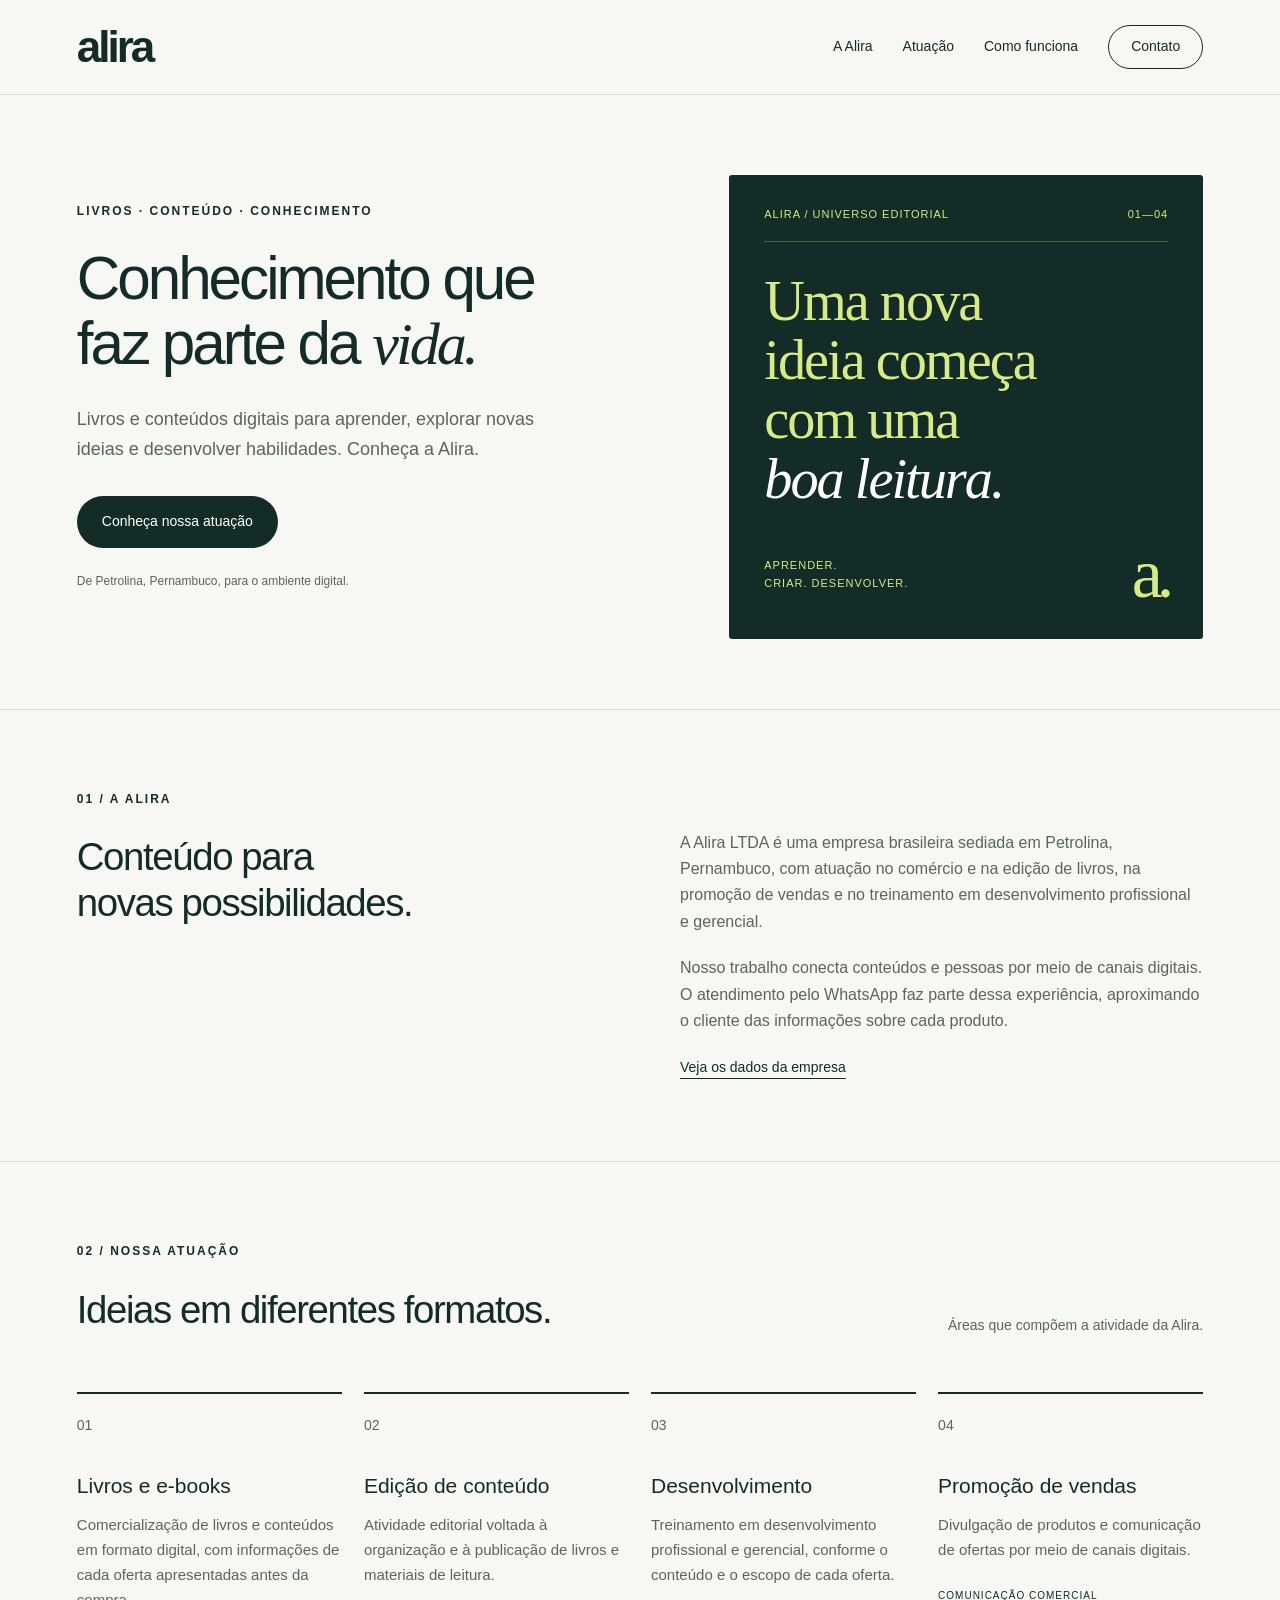
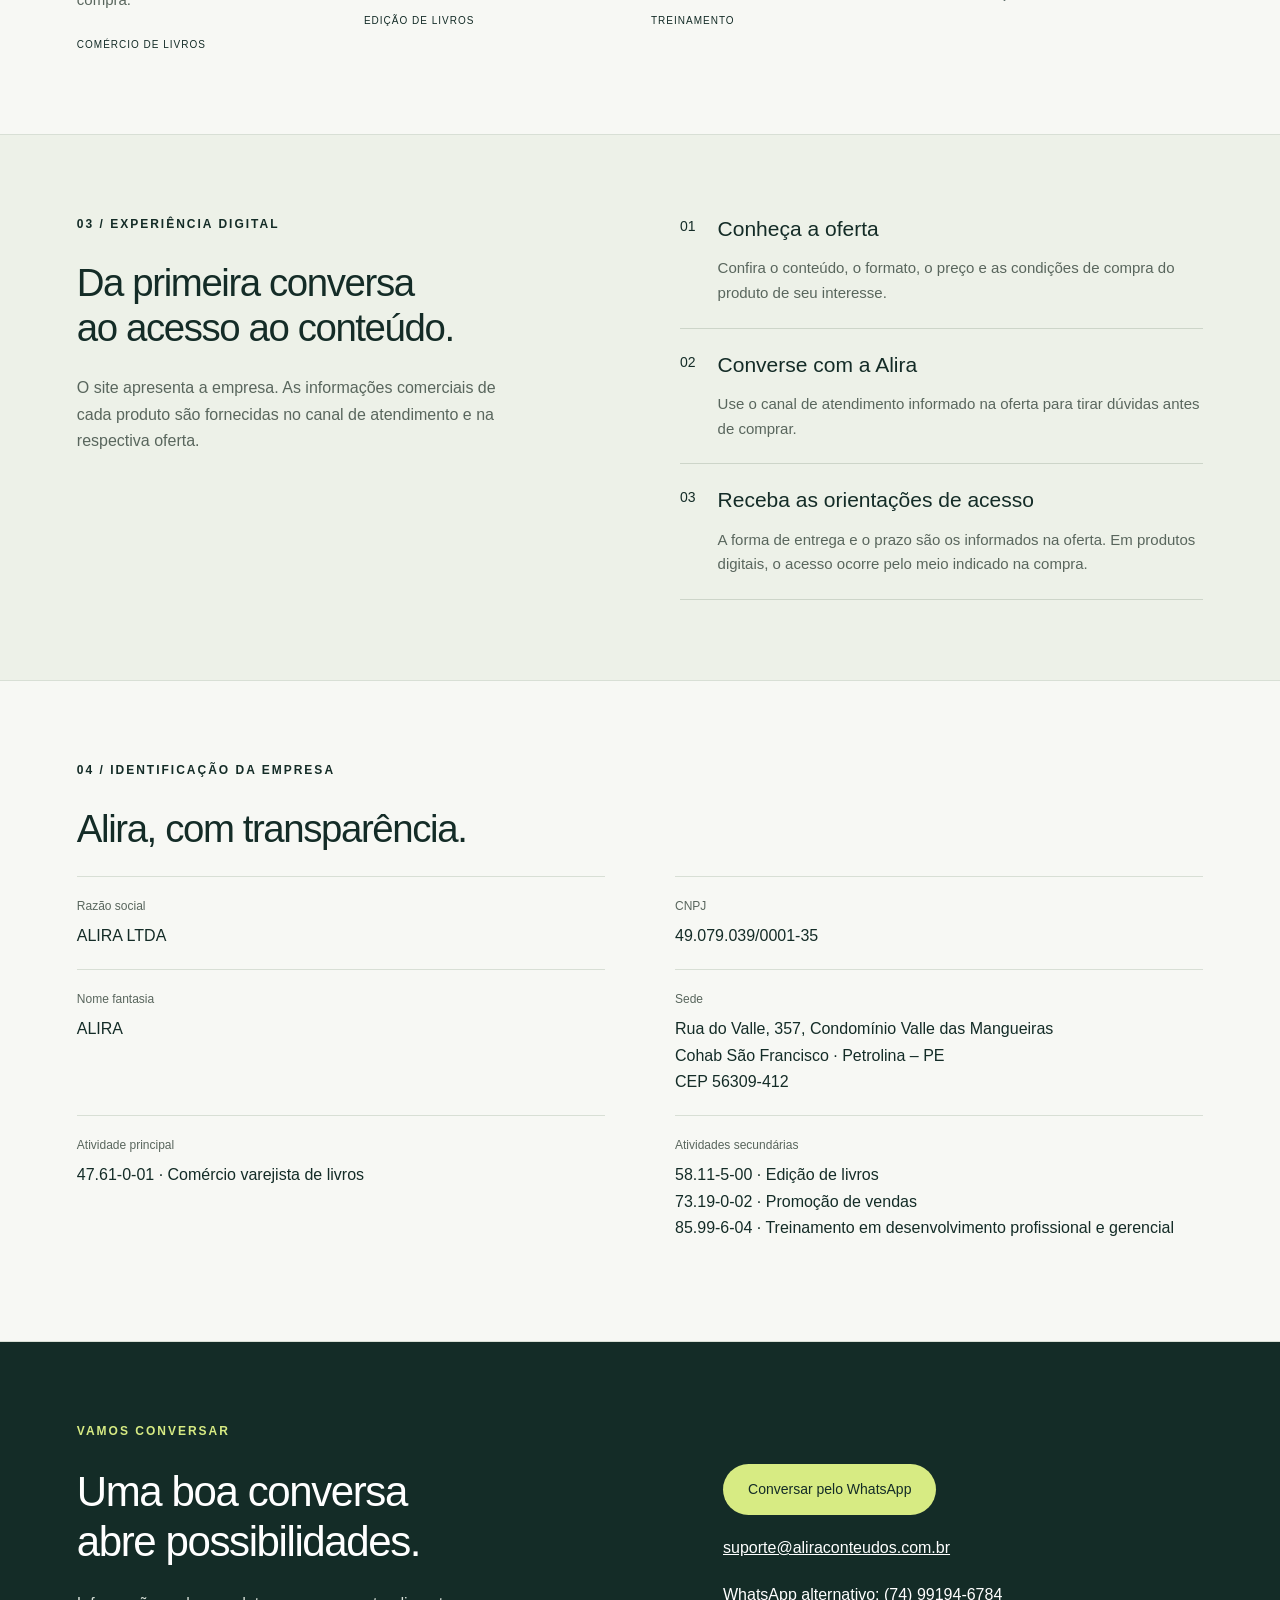
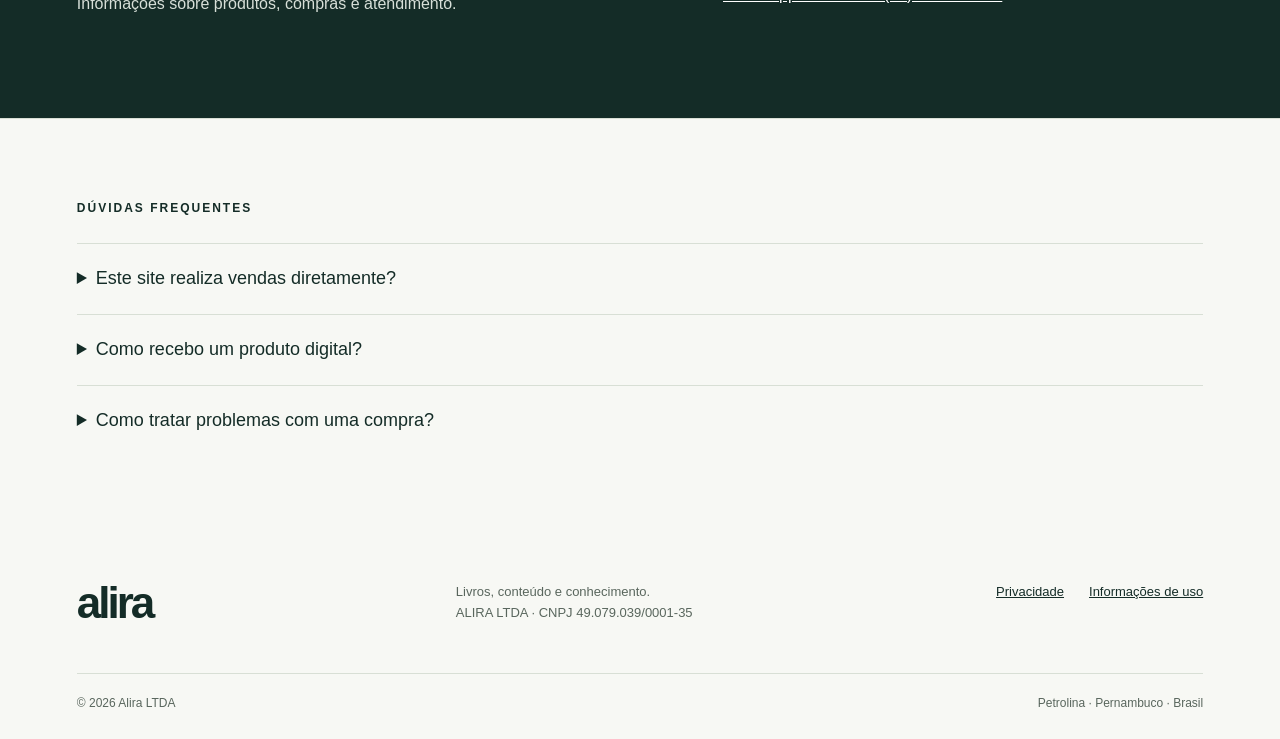
==== index.html @ 88cf5a3f "Add files via upload" ====
<!doctype html>
<html lang="pt-BR"><head><meta charset="utf-8"><meta name="viewport" content="width=device-width,initial-scale=1"><meta name="description" content="Conheça a Alira LTDA: livros, conteúdos digitais, edição e desenvolvimento profissional. Empresa brasileira sediada em Petrolina, Pernambuco."><meta name="theme-color" content="#142c27"><title>Alira — Livros, conteúdo e conhecimento</title><link rel="icon" href="favicon.svg"><link rel="stylesheet" href="style.css"><script defer src="config.js"></script><script defer src="script.js"></script></head>
<body><a class="skip" href="#conteudo">Ir para o conteúdo</a><header><a href="#" class="brand" aria-label="Alira início">alira</a><nav aria-label="Principal"><a href="#sobre">A Alira</a><a href="#atuacao">Atuação</a><a href="#compras">Como funciona</a><a class="nav-contact" href="#contato">Contato</a></nav></header>
<main id="conteudo"><section class="hero"><div class="hero-text"><p class="eyebrow">LIVROS · CONTEÚDO · CONHECIMENTO</p><h1>Conhecimento que<br>faz parte da <em>vida.</em></h1><p class="intro">Livros e conteúdos digitais para aprender, explorar novas ideias e desenvolver habilidades. Conheça a Alira.</p><a class="button" href="#atuacao">Conheça nossa atuação</a><p class="hero-note">De Petrolina, Pernambuco, para o ambiente digital.</p></div><div class="editorial" aria-label="Áreas de atuação da Alira"><div class="editorial-top"><span>ALIRA / UNIVERSO EDITORIAL</span><span>01—04</span></div><p class="editorial-title">Uma nova<br>ideia começa<br>com uma<br><i>boa leitura.</i></p><div class="editorial-bottom"><span>APRENDER.<br>CRIAR. DESENVOLVER.</span><span class="seal">a.</span></div></div></section>
<section class="about section" id="sobre"><div><p class="eyebrow">01 / A ALIRA</p><h2>Conteúdo para<br>novas possibilidades.</h2></div><div class="body-copy"><p>A Alira LTDA é uma empresa brasileira sediada em Petrolina, Pernambuco, com atuação no comércio e na edição de livros, na promoção de vendas e no treinamento em desenvolvimento profissional e gerencial.</p><p>Nosso trabalho conecta conteúdos e pessoas por meio de canais digitais. O atendimento pelo WhatsApp faz parte dessa experiência, aproximando o cliente das informações sobre cada produto.</p><a class="text-link" href="#empresa">Veja os dados da empresa</a></div></section>
<section class="section activities" id="atuacao"><p class="eyebrow">02 / NOSSA ATUAÇÃO</p><div class="section-heading"><h2>Ideias em diferentes formatos.</h2><p>Áreas que compõem a atividade da Alira.</p></div><div class="cards"><article><span class="number">01</span><h3>Livros e e-books</h3><p>Comercialização de livros e conteúdos em formato digital, com informações de cada oferta apresentadas antes da compra.</p><span class="tag">COMÉRCIO DE LIVROS</span></article><article><span class="number">02</span><h3>Edição de conteúdo</h3><p>Atividade editorial voltada à organização e à publicação de livros e materiais de leitura.</p><span class="tag">EDIÇÃO DE LIVROS</span></article><article><span class="number">03</span><h3>Desenvolvimento</h3><p>Treinamento em desenvolvimento profissional e gerencial, conforme o conteúdo e o escopo de cada oferta.</p><span class="tag">TREINAMENTO</span></article><article><span class="number">04</span><h3>Promoção de vendas</h3><p>Divulgação de produtos e comunicação de ofertas por meio de canais digitais.</p><span class="tag">COMUNICAÇÃO COMERCIAL</span></article></div></section>
<section class="section process" id="compras"><div><p class="eyebrow">03 / EXPERIÊNCIA DIGITAL</p><h2>Da primeira conversa<br>ao acesso ao conteúdo.</h2><p>O site apresenta a empresa. As informações comerciais de cada produto são fornecidas no canal de atendimento e na respectiva oferta.</p></div><ol><li><span>01</span><div><h3>Conheça a oferta</h3><p>Confira o conteúdo, o formato, o preço e as condições de compra do produto de seu interesse.</p></div></li><li><span>02</span><div><h3>Converse com a Alira</h3><p>Use o canal de atendimento informado na oferta para tirar dúvidas antes de comprar.</p></div></li><li><span>03</span><div><h3>Receba as orientações de acesso</h3><p>A forma de entrega e o prazo são os informados na oferta. Em produtos digitais, o acesso ocorre pelo meio indicado na compra.</p></div></li></ol></section>
<section class="section company" id="empresa"><p class="eyebrow">04 / IDENTIFICAÇÃO DA EMPRESA</p><h2>Alira, com transparência.</h2><dl><div><dt>Razão social</dt><dd>ALIRA LTDA</dd></div><div><dt>CNPJ</dt><dd>49.079.039/0001-35</dd></div><div><dt>Nome fantasia</dt><dd>ALIRA</dd></div><div><dt>Sede</dt><dd>Rua do Valle, 357, Condomínio Valle das Mangueiras<br>Cohab São Francisco · Petrolina – PE<br>CEP 56309-412</dd></div><div><dt>Atividade principal</dt><dd>47.61-0-01 · Comércio varejista de livros</dd></div><div><dt>Atividades secundárias</dt><dd>58.11-5-00 · Edição de livros<br>73.19-0-02 · Promoção de vendas<br>85.99-6-04 · Treinamento em desenvolvimento profissional e gerencial</dd></div></dl></section>
<section class="contact section" id="contato"><div><p class="eyebrow">VAMOS CONVERSAR</p><h2>Uma boa conversa<br>abre possibilidades.</h2><p>Informações sobre produtos, compras e atendimento.</p></div><div id="contact-content"><a class="button" href="https://wa.me/5587996509687" target="_blank" rel="noopener noreferrer">Conversar pelo WhatsApp</a><a class="contact-email" href="mailto:suporte@aliraconteudos.com.br">suporte@aliraconteudos.com.br</a><a class="contact-email" href="https://wa.me/5574991946784" target="_blank" rel="noopener noreferrer">WhatsApp alternativo: (74) 99194-6784</a></div></section>
<section class="section questions"><p class="eyebrow">DÚVIDAS FREQUENTES</p><details><summary>Este site realiza vendas diretamente?</summary><p>Este é o site institucional da Alira. Ele apresenta a empresa e suas áreas de atuação. As condições de compra são informadas nas ofertas e nos canais de atendimento.</p></details><details><summary>Como recebo um produto digital?</summary><p>Confira na oferta o formato do produto, a forma de entrega e o prazo de acesso. Para dúvidas sobre uma compra, entre em contato pelo canal indicado no atendimento.</p></details><details><summary>Como tratar problemas com uma compra?</summary><p>Procure o atendimento indicado na oferta e informe o produto e a data da compra. Não envie senhas, códigos de autenticação ou dados completos de cartão.</p></details></section></main>
<footer><div class="footer-main"><a class="brand" href="#">alira</a><p>Livros, conteúdo e conhecimento.<br>ALIRA LTDA · CNPJ 49.079.039/0001-35</p><div><a href="privacidade.html">Privacidade</a><a href="termos.html">Informações de uso</a></div></div><div class="footer-bottom"><span>© 2026 Alira LTDA</span><span>Petrolina · Pernambuco · Brasil</span></div></footer></body></html>
---- style.css ----
:root{--ink:#142c27;--green:#23483b;--lime:#d7eb83;--paper:#f7f8f4;--muted:#59665d;--line:#d8dfd5}*{box-sizing:border-box}html{scroll-behavior:smooth;scroll-padding-top:95px}body{margin:0;color:var(--ink);background:var(--paper);font-family:Arial,Helvetica,sans-serif;font-size:16px;line-height:1.65}a{color:inherit}header{max-width:1360px;margin:auto;padding:25px 6%;display:flex;align-items:center;justify-content:space-between;border-bottom:1px solid var(--line)}.brand{text-decoration:none;font-size:44px;font-weight:700;letter-spacing:-3px;line-height:1}.brand span{font-size:12px;vertical-align:top;margin-left:5px;letter-spacing:0}nav{display:flex;gap:30px;align-items:center}nav a{text-decoration:none;font-size:14px}.nav-contact{border:1px solid var(--ink);border-radius:100px;padding:9px 22px}.hero{max-width:1360px;margin:auto;padding:80px 6% 70px;display:grid;grid-template-columns:1.25fr 1fr;gap:60px;align-items:center}.eyebrow{font-size:12px;font-weight:700;letter-spacing:2px;margin:0 0 25px}h1{font-size:clamp(42px,4.7vw,68px);line-height:1.08;letter-spacing:-3px;font-weight:500;margin:0 0 28px}h1 em,h2 em{font-family:Georgia,serif;font-weight:400}p{margin:0 0 20px}.intro{max-width:480px;color:var(--muted);font-size:18px}.button{display:inline-block;background:var(--ink);color:white;border-radius:100px;padding:14px 25px;text-decoration:none;margin-top:12px;font-size:14px}.hero-note{font-size:12px;margin-top:24px;color:var(--muted)}.editorial{background:var(--ink);color:var(--lime);padding:30px 35px;min-height:450px;display:flex;flex-direction:column;justify-content:space-between;border-radius:3px}.editorial-top,.editorial-bottom{display:flex;justify-content:space-between;align-items:center;font-size:11px;letter-spacing:1px}.editorial-top{border-bottom:1px solid #496147;padding-bottom:18px}.editorial-title{font-family:Georgia,serif;font-size:clamp(42px,4.4vw,62px);line-height:1.05;margin:30px 0;letter-spacing:-2px}.editorial-title i{color:white}.seal{font-size:70px;font-family:Georgia,serif;line-height:1;letter-spacing:-6px}.section{max-width:1360px;margin:auto;padding:80px 6%;border-top:1px solid var(--line)}h2{font-size:clamp(30px,3vw,42px);font-weight:500;letter-spacing:-1.4px;line-height:1.18;margin:0 0 25px}h3{font-size:21px;line-height:1.3;font-weight:500;margin:0 0 14px}.about{display:grid;grid-template-columns:1fr 1fr;gap:80px}.body-copy{padding-top:40px;color:var(--muted)}.text-link{text-underline-offset:6px;font-size:14px;color:var(--ink)}.section-heading{display:flex;justify-content:space-between;align-items:end;gap:30px}.section-heading>p{font-size:14px;color:var(--muted);max-width:260px}.cards{display:grid;grid-template-columns:repeat(4,1fr);margin-top:35px;gap:22px}.cards article{border-top:2px solid var(--ink);padding-top:20px}.number{display:block;font-size:14px;color:var(--muted);margin-bottom:35px}.cards p{font-size:15px;color:var(--muted)}.tag{font-size:10px;letter-spacing:1px;display:block;margin-top:25px}.process{display:grid;grid-template-columns:1fr 1fr;gap:80px;background:#edf1e8}.process>div>p:last-child{color:var(--muted);max-width:430px}ol{padding:0;margin:0;list-style:none}li{display:flex;gap:22px;padding:22px 0;border-bottom:1px solid #cdd5c9}li:first-child{padding-top:0}li>span{font-size:14px}li p{color:var(--muted);font-size:15px;margin:0}.company dl{display:grid;grid-template-columns:1fr 1fr;gap:0 70px;margin-bottom:0}dl>div{border-top:1px solid var(--line);padding:20px 0}dt{font-size:12px;color:var(--muted);margin-bottom:6px}dd{margin:0;font-size:16px}.contact{background:var(--ink);color:white;display:grid;grid-template-columns:1.2fr 1fr;gap:70px}.contact .eyebrow{color:var(--lime)}.contact p{color:#d7dfd8}.contact h2{font-size:42px}#contact-content{align-self:center;max-width:380px}#contact-content .button{background:var(--lime);color:var(--ink)}.contact-email{display:block;margin-top:20px;overflow-wrap:anywhere}details{border-top:1px solid var(--line);padding:20px 0}summary{cursor:pointer;font-size:18px}details p{margin:18px 0 0;color:var(--muted);max-width:850px}footer{max-width:1360px;margin:auto;padding:45px 6% 25px}.footer-main{display:flex;gap:50px;justify-content:space-between;align-items:start}.footer-main p{font-size:13px;color:var(--muted)}.footer-main>div{display:flex;gap:25px;font-size:13px}.footer-bottom{border-top:1px solid var(--line);margin-top:30px;padding-top:20px;display:flex;justify-content:space-between;font-size:12px;color:var(--muted)}.skip{position:absolute;top:-60px;background:white;padding:10px}.skip:focus{top:0}a:focus-visible,summary:focus-visible{outline:3px solid #849e37;outline-offset:5px}.legal{max-width:850px;padding:65px 25px;margin:auto}.legal h1{font-size:42px}.legal h2{font-size:25px;margin-top:35px}.legal p{color:var(--muted)}@media(max-width:800px){header{padding:22px 6%}nav{gap:18px}nav a{font-size:12px}nav a:nth-child(3){display:none}.brand{font-size:38px}.hero{padding:48px 6%;grid-template-columns:1fr;gap:35px}h1{letter-spacing:-2px}.editorial{min-height:390px}.editorial-title{font-size:52px}.section{padding:50px 6%}.about,.process,.contact{grid-template-columns:1fr;gap:25px}.body-copy{padding-top:0}.cards{grid-template-columns:1fr 1fr;gap:30px}.section-heading{display:block}.company dl{grid-template-columns:1fr}.contact h2{font-size:34px}.footer-main{flex-wrap:wrap;gap:25px}.footer-main>div{width:100%}.footer-bottom{gap:15px}}@media(max-width:400px){nav{gap:12px}.nav-contact{padding:7px 12px}nav a:nth-child(2){display:none}.cards{grid-template-columns:1fr}.editorial-title{font-size:44px}.footer-bottom{flex-direction:column}}@media(prefers-reduced-motion:reduce){html{scroll-behavior:auto}}
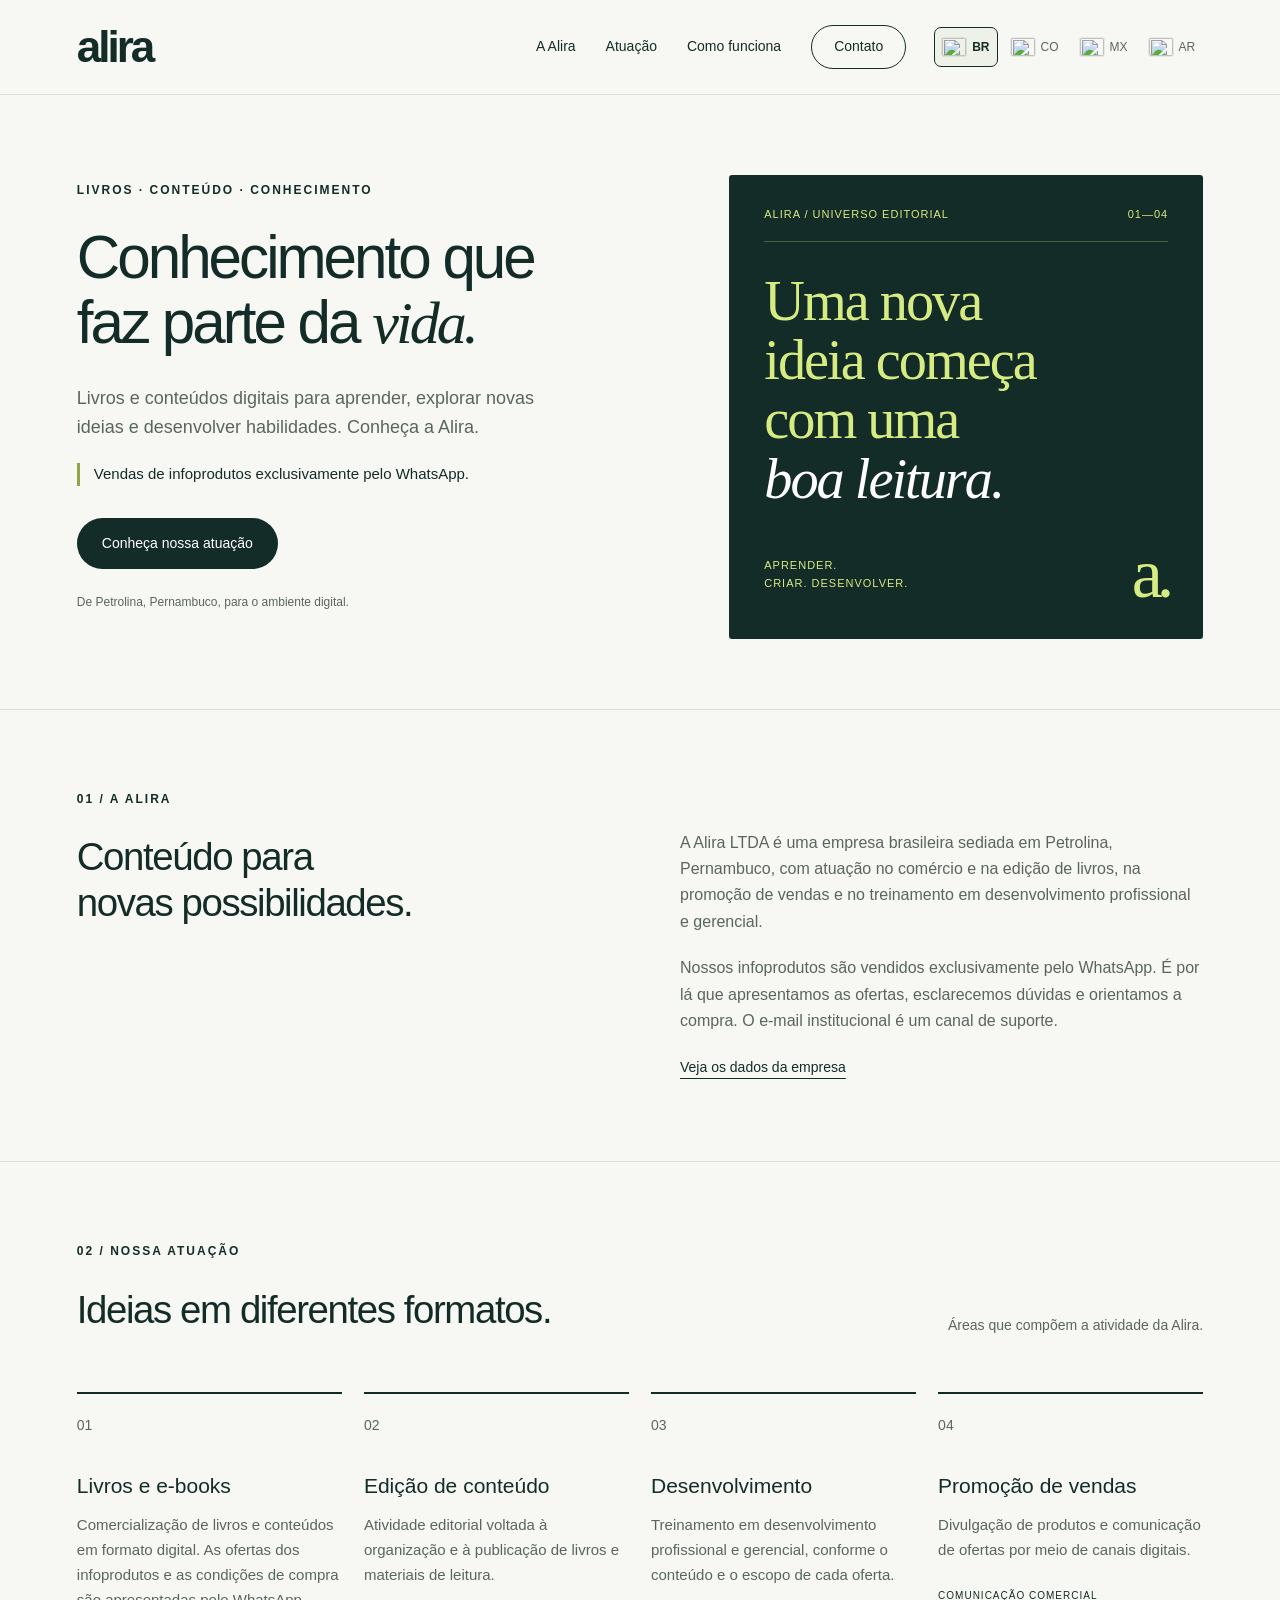
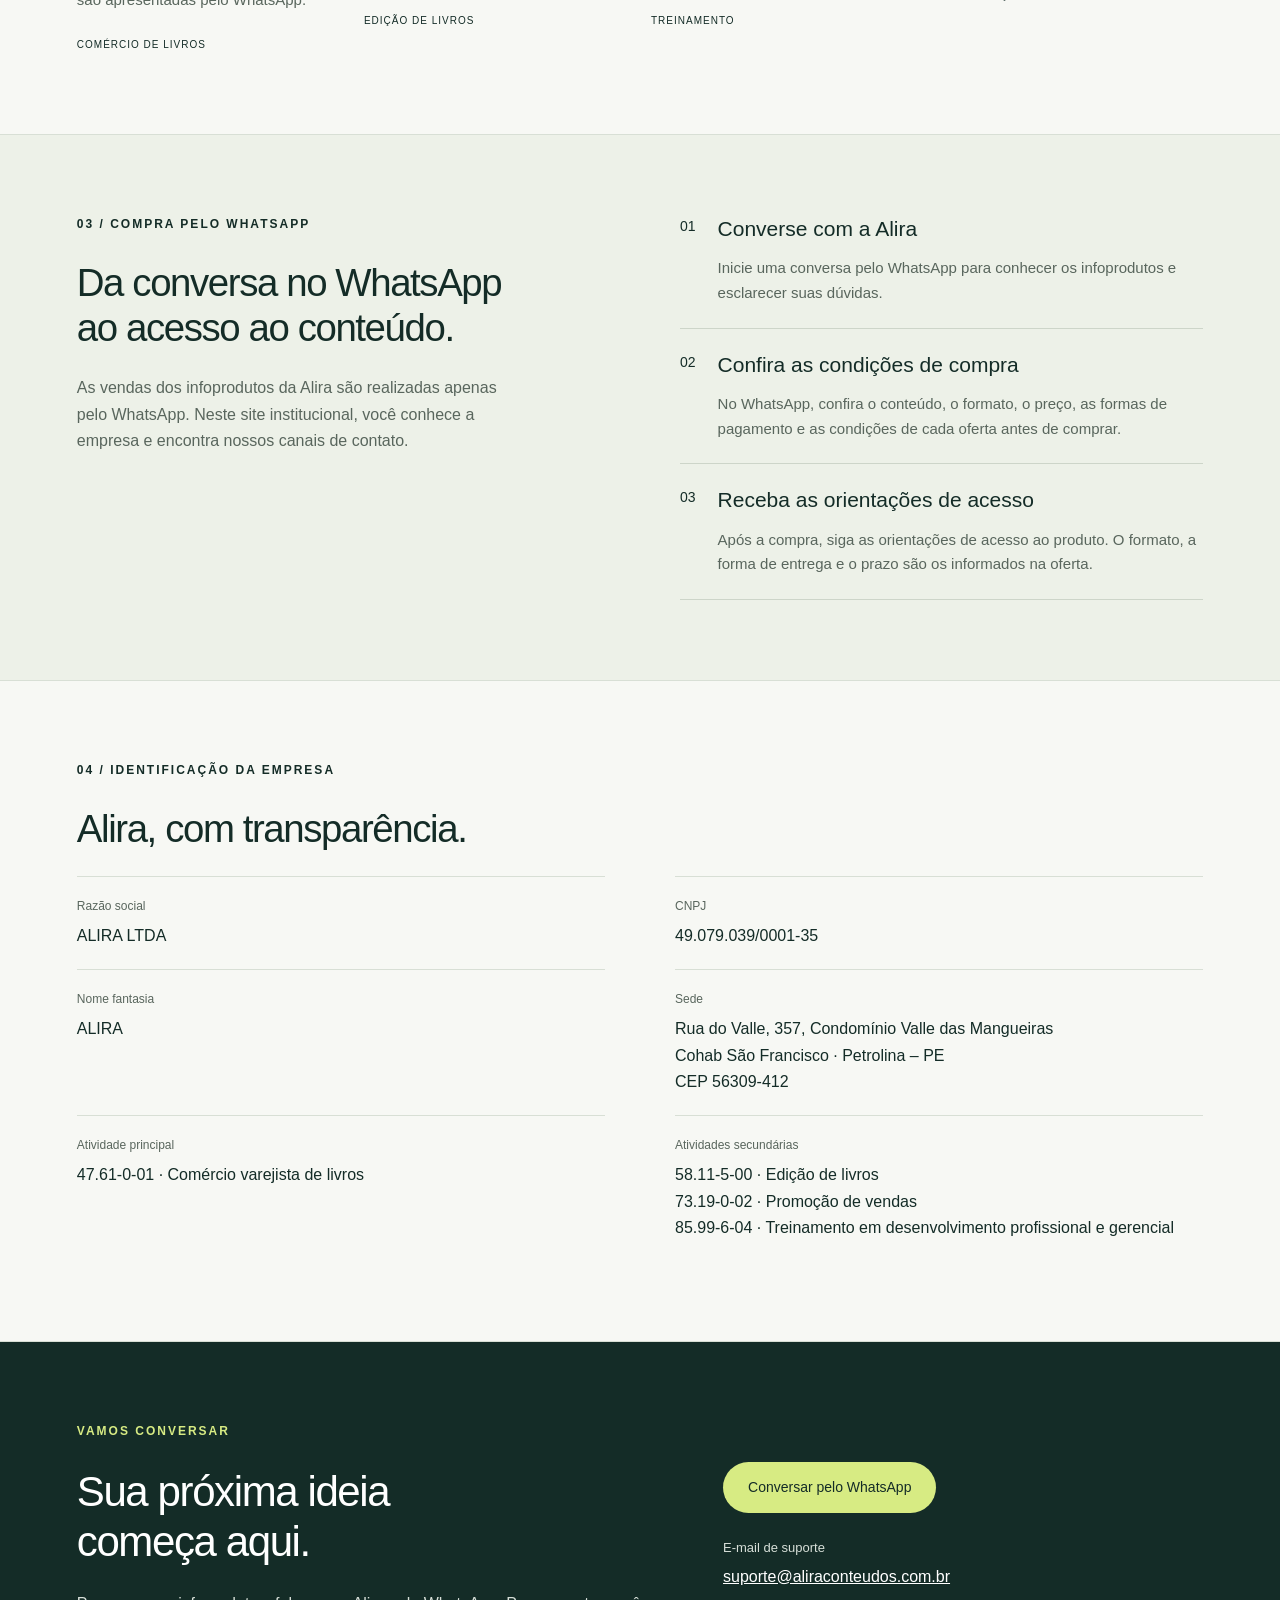
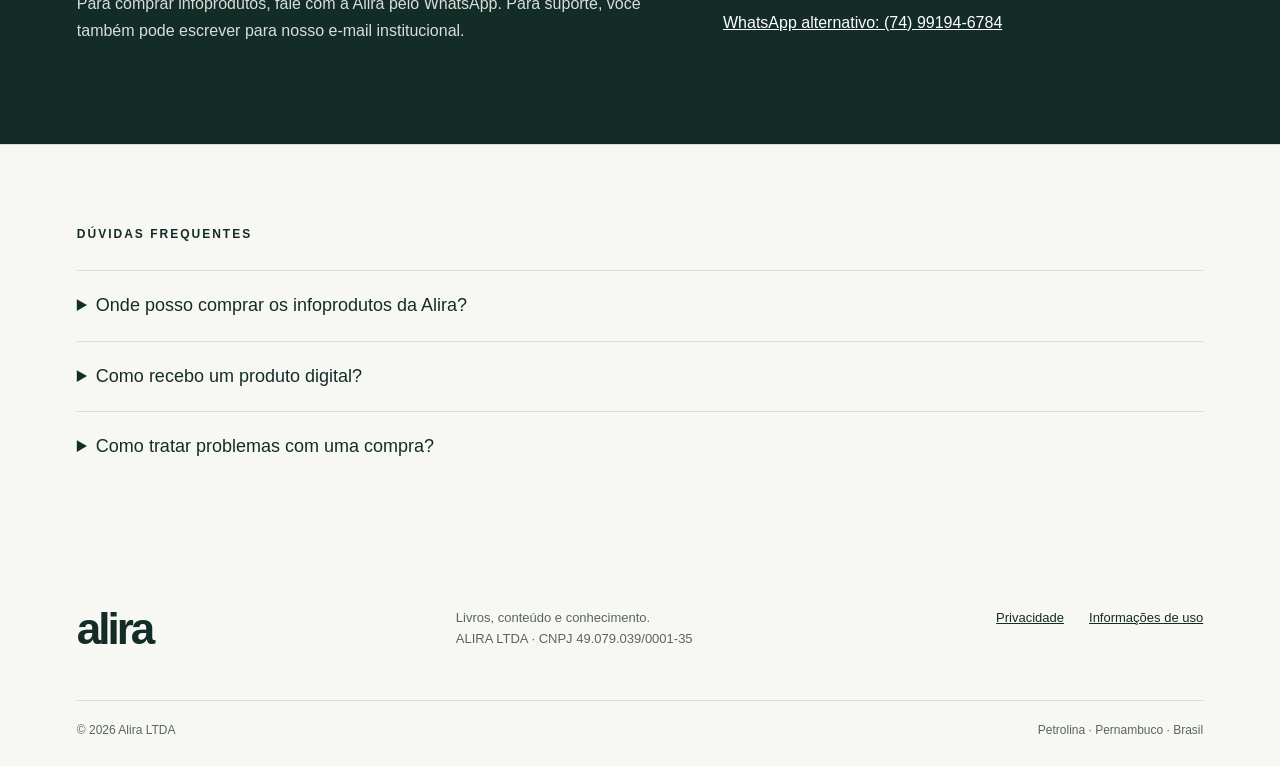
==== commit 06eab2f4: "Add files via upload" ====
--- a/index.html
+++ b/index.html
@@ -1,11 +1,2 @@
 <!doctype html>
-<html lang="pt-BR"><head><meta charset="utf-8"><meta name="viewport" content="width=device-width,initial-scale=1"><meta name="description" content="Conheça a Alira LTDA: livros, conteúdos digitais, edição e desenvolvimento profissional. Empresa brasileira sediada em Petrolina, Pernambuco."><meta name="theme-color" content="#142c27"><title>Alira — Livros, conteúdo e conhecimento</title><link rel="icon" href="favicon.svg"><link rel="stylesheet" href="style.css"><script defer src="config.js"></script><script defer src="script.js"></script></head>
-<body><a class="skip" href="#conteudo">Ir para o conteúdo</a><header><a href="#" class="brand" aria-label="Alira início">alira</a><nav aria-label="Principal"><a href="#sobre">A Alira</a><a href="#atuacao">Atuação</a><a href="#compras">Como funciona</a><a class="nav-contact" href="#contato">Contato</a></nav></header>
-<main id="conteudo"><section class="hero"><div class="hero-text"><p class="eyebrow">LIVROS · CONTEÚDO · CONHECIMENTO</p><h1>Conhecimento que<br>faz parte da <em>vida.</em></h1><p class="intro">Livros e conteúdos digitais para aprender, explorar novas ideias e desenvolver habilidades. Conheça a Alira.</p><a class="button" href="#atuacao">Conheça nossa atuação</a><p class="hero-note">De Petrolina, Pernambuco, para o ambiente digital.</p></div><div class="editorial" aria-label="Áreas de atuação da Alira"><div class="editorial-top"><span>ALIRA / UNIVERSO EDITORIAL</span><span>01—04</span></div><p class="editorial-title">Uma nova<br>ideia começa<br>com uma<br><i>boa leitura.</i></p><div class="editorial-bottom"><span>APRENDER.<br>CRIAR. DESENVOLVER.</span><span class="seal">a.</span></div></div></section>
-<section class="about section" id="sobre"><div><p class="eyebrow">01 / A ALIRA</p><h2>Conteúdo para<br>novas possibilidades.</h2></div><div class="body-copy"><p>A Alira LTDA é uma empresa brasileira sediada em Petrolina, Pernambuco, com atuação no comércio e na edição de livros, na promoção de vendas e no treinamento em desenvolvimento profissional e gerencial.</p><p>Nosso trabalho conecta conteúdos e pessoas por meio de canais digitais. O atendimento pelo WhatsApp faz parte dessa experiência, aproximando o cliente das informações sobre cada produto.</p><a class="text-link" href="#empresa">Veja os dados da empresa</a></div></section>
-<section class="section activities" id="atuacao"><p class="eyebrow">02 / NOSSA ATUAÇÃO</p><div class="section-heading"><h2>Ideias em diferentes formatos.</h2><p>Áreas que compõem a atividade da Alira.</p></div><div class="cards"><article><span class="number">01</span><h3>Livros e e-books</h3><p>Comercialização de livros e conteúdos em formato digital, com informações de cada oferta apresentadas antes da compra.</p><span class="tag">COMÉRCIO DE LIVROS</span></article><article><span class="number">02</span><h3>Edição de conteúdo</h3><p>Atividade editorial voltada à organização e à publicação de livros e materiais de leitura.</p><span class="tag">EDIÇÃO DE LIVROS</span></article><article><span class="number">03</span><h3>Desenvolvimento</h3><p>Treinamento em desenvolvimento profissional e gerencial, conforme o conteúdo e o escopo de cada oferta.</p><span class="tag">TREINAMENTO</span></article><article><span class="number">04</span><h3>Promoção de vendas</h3><p>Divulgação de produtos e comunicação de ofertas por meio de canais digitais.</p><span class="tag">COMUNICAÇÃO COMERCIAL</span></article></div></section>
-<section class="section process" id="compras"><div><p class="eyebrow">03 / EXPERIÊNCIA DIGITAL</p><h2>Da primeira conversa<br>ao acesso ao conteúdo.</h2><p>O site apresenta a empresa. As informações comerciais de cada produto são fornecidas no canal de atendimento e na respectiva oferta.</p></div><ol><li><span>01</span><div><h3>Conheça a oferta</h3><p>Confira o conteúdo, o formato, o preço e as condições de compra do produto de seu interesse.</p></div></li><li><span>02</span><div><h3>Converse com a Alira</h3><p>Use o canal de atendimento informado na oferta para tirar dúvidas antes de comprar.</p></div></li><li><span>03</span><div><h3>Receba as orientações de acesso</h3><p>A forma de entrega e o prazo são os informados na oferta. Em produtos digitais, o acesso ocorre pelo meio indicado na compra.</p></div></li></ol></section>
-<section class="section company" id="empresa"><p class="eyebrow">04 / IDENTIFICAÇÃO DA EMPRESA</p><h2>Alira, com transparência.</h2><dl><div><dt>Razão social</dt><dd>ALIRA LTDA</dd></div><div><dt>CNPJ</dt><dd>49.079.039/0001-35</dd></div><div><dt>Nome fantasia</dt><dd>ALIRA</dd></div><div><dt>Sede</dt><dd>Rua do Valle, 357, Condomínio Valle das Mangueiras<br>Cohab São Francisco · Petrolina – PE<br>CEP 56309-412</dd></div><div><dt>Atividade principal</dt><dd>47.61-0-01 · Comércio varejista de livros</dd></div><div><dt>Atividades secundárias</dt><dd>58.11-5-00 · Edição de livros<br>73.19-0-02 · Promoção de vendas<br>85.99-6-04 · Treinamento em desenvolvimento profissional e gerencial</dd></div></dl></section>
-<section class="contact section" id="contato"><div><p class="eyebrow">VAMOS CONVERSAR</p><h2>Uma boa conversa<br>abre possibilidades.</h2><p>Informações sobre produtos, compras e atendimento.</p></div><div id="contact-content"><a class="button" href="https://wa.me/5587996509687" target="_blank" rel="noopener noreferrer">Conversar pelo WhatsApp</a><a class="contact-email" href="mailto:suporte@aliraconteudos.com.br">suporte@aliraconteudos.com.br</a><a class="contact-email" href="https://wa.me/5574991946784" target="_blank" rel="noopener noreferrer">WhatsApp alternativo: (74) 99194-6784</a></div></section>
-<section class="section questions"><p class="eyebrow">DÚVIDAS FREQUENTES</p><details><summary>Este site realiza vendas diretamente?</summary><p>Este é o site institucional da Alira. Ele apresenta a empresa e suas áreas de atuação. As condições de compra são informadas nas ofertas e nos canais de atendimento.</p></details><details><summary>Como recebo um produto digital?</summary><p>Confira na oferta o formato do produto, a forma de entrega e o prazo de acesso. Para dúvidas sobre uma compra, entre em contato pelo canal indicado no atendimento.</p></details><details><summary>Como tratar problemas com uma compra?</summary><p>Procure o atendimento indicado na oferta e informe o produto e a data da compra. Não envie senhas, códigos de autenticação ou dados completos de cartão.</p></details></section></main>
-<footer><div class="footer-main"><a class="brand" href="#">alira</a><p>Livros, conteúdo e conhecimento.<br>ALIRA LTDA · CNPJ 49.079.039/0001-35</p><div><a href="privacidade.html">Privacidade</a><a href="termos.html">Informações de uso</a></div></div><div class="footer-bottom"><span>© 2026 Alira LTDA</span><span>Petrolina · Pernambuco · Brasil</span></div></footer></body></html>
+<html lang="pt-BR"><head><meta charset="utf-8"><meta name="viewport" content="width=device-width,initial-scale=1"><meta name="description" content="Conheça a Alira LTDA: livros, conteúdos digitais, edição e desenvolvimento profissional. Vendas de infoprodutos exclusivamente pelo WhatsApp."><meta name="theme-color" content="#142c27"><title>Alira — Livros, conteúdos digitais e conhecimento</title><link rel="icon" href="favicon.svg"><link rel="stylesheet" href="style.css"><script defer src="config.js"></script><script defer src="translations.js"></script><script defer src="script.js"></script></head><body data-page="home"><a data-i18n="skip" class="skip" href="#conteudo">Ir para o conteúdo</a><header><a href="#" class="brand" aria-label="Alira — início" data-i18n-aria="brand.label">alira</a><div class="header-tools"><nav aria-label="Principal" data-i18n-aria="nav.label"><a data-i18n="nav.about" href="#sobre">A Alira</a><a data-i18n="nav.activities" href="#atuacao">Atuação</a><a data-i18n="nav.how" href="#compras">Como funciona</a><a data-i18n="nav.contact" href="#contato" class="nav-contact">Contato</a></nav><div class="languages" role="group" aria-label="Idioma do site" data-i18n-aria="language.label"><button type="button" class="language-button" data-language="pt-BR" lang="pt-BR" aria-label="Brasil · Português" data-i18n-aria="country.br" aria-pressed="true"><img src="assets/flags/br.svg" width="24" height="18" alt=""><span>BR</span></button><button type="button" class="language-button" data-language="es-CO" lang="es-CO" aria-label="Colômbia · Español" data-i18n-aria="country.co" aria-pressed="false"><img src="assets/flags/co.svg" width="24" height="18" alt=""><span>CO</span></button><button type="button" class="language-button" data-language="es-MX" lang="es-MX" aria-label="México · Español" data-i18n-aria="country.mx" aria-pressed="false"><img src="assets/flags/mx.svg" width="24" height="18" alt=""><span>MX</span></button><button type="button" class="language-button" data-language="es-AR" lang="es-AR" aria-label="Argentina · Español" data-i18n-aria="country.ar" aria-pressed="false"><img src="assets/flags/ar.svg" width="24" height="18" alt=""><span>AR</span></button></div></div></header><main id="conteudo"><section class="hero"><div class="hero-text"><p data-i18n="hero.eyebrow" class="eyebrow">LIVROS · CONTEÚDO · CONHECIMENTO</p><h1 data-i18n="hero.title">Conhecimento que<br>faz parte da <em>vida.</em></h1><p data-i18n="hero.intro" class="intro">Livros e conteúdos digitais para aprender, explorar novas ideias e desenvolver habilidades. Conheça a Alira.</p><p data-i18n="hero.sales" class="sales-note">Vendas de infoprodutos exclusivamente pelo WhatsApp.</p><a data-i18n="hero.cta" class="button" href="#atuacao">Conheça nossa atuação</a><p data-i18n="hero.note" class="hero-note">De Petrolina, Pernambuco, para o ambiente digital.</p></div><div class="editorial" aria-label="Universo editorial da Alira" data-i18n-aria="editorial.label"><div class="editorial-top"><span data-i18n="editorial.top">ALIRA / UNIVERSO EDITORIAL</span><span>01—04</span></div><p data-i18n="editorial.title" class="editorial-title">Uma nova<br>ideia começa<br>com uma<br><i>boa leitura.</i></p><div class="editorial-bottom"><span data-i18n="editorial.bottom">APRENDER.<br>CRIAR. DESENVOLVER.</span><span class="seal">a.</span></div></div></section><section class="about section" id="sobre"><div><p data-i18n="about.eyebrow" class="eyebrow">01 / A ALIRA</p><h2 data-i18n="about.title">Conteúdo para<br>novas possibilidades.</h2></div><div class="body-copy"><p data-i18n="about.p1">A Alira LTDA é uma empresa brasileira sediada em Petrolina, Pernambuco, com atuação no comércio e na edição de livros, na promoção de vendas e no treinamento em desenvolvimento profissional e gerencial.</p><p data-i18n="about.p2">Nossos infoprodutos são vendidos exclusivamente pelo WhatsApp. É por lá que apresentamos as ofertas, esclarecemos dúvidas e orientamos a compra. O e-mail institucional é um canal de suporte.</p><a data-i18n="about.link" class="text-link" href="#empresa">Veja os dados da empresa</a></div></section><section class="section activities" id="atuacao"><p data-i18n="activities.eyebrow" class="eyebrow">02 / NOSSA ATUAÇÃO</p><div class="section-heading"><h2 data-i18n="activities.title">Ideias em diferentes formatos.</h2><p data-i18n="activities.intro">Áreas que compõem a atividade da Alira.</p></div><div class="cards"><article><span class="number">01</span><h3 data-i18n="card1.title">Livros e e-books</h3><p data-i18n="card1.body">Comercialização de livros e conteúdos em formato digital. As ofertas dos infoprodutos e as condições de compra são apresentadas pelo WhatsApp.</p><span data-i18n="card1.tag" class="tag">COMÉRCIO DE LIVROS</span></article><article><span class="number">02</span><h3 data-i18n="card2.title">Edição de conteúdo</h3><p data-i18n="card2.body">Atividade editorial voltada à organização e à publicação de livros e materiais de leitura.</p><span data-i18n="card2.tag" class="tag">EDIÇÃO DE LIVROS</span></article><article><span class="number">03</span><h3 data-i18n="card3.title">Desenvolvimento</h3><p data-i18n="card3.body">Treinamento em desenvolvimento profissional e gerencial, conforme o conteúdo e o escopo de cada oferta.</p><span data-i18n="card3.tag" class="tag">TREINAMENTO</span></article><article><span class="number">04</span><h3 data-i18n="card4.title">Promoção de vendas</h3><p data-i18n="card4.body">Divulgação de produtos e comunicação de ofertas por meio de canais digitais.</p><span data-i18n="card4.tag" class="tag">COMUNICAÇÃO COMERCIAL</span></article></div></section><section class="section process" id="compras"><div><p data-i18n="how.eyebrow" class="eyebrow">03 / COMPRA PELO WHATSAPP</p><h2 data-i18n="how.title">Da conversa no WhatsApp<br>ao acesso ao conteúdo.</h2><p data-i18n="how.intro">As vendas dos infoprodutos da Alira são realizadas apenas pelo WhatsApp. Neste site institucional, você conhece a empresa e encontra nossos canais de contato.</p></div><ol><li><span>01</span><div><h3 data-i18n="how1.title">Converse com a Alira</h3><p data-i18n="how1.body">Inicie uma conversa pelo WhatsApp para conhecer os infoprodutos e esclarecer suas dúvidas.</p></div></li><li><span>02</span><div><h3 data-i18n="how2.title">Confira as condições de compra</h3><p data-i18n="how2.body">No WhatsApp, confira o conteúdo, o formato, o preço, as formas de pagamento e as condições de cada oferta antes de comprar.</p></div></li><li><span>03</span><div><h3 data-i18n="how3.title">Receba as orientações de acesso</h3><p data-i18n="how3.body">Após a compra, siga as orientações de acesso ao produto. O formato, a forma de entrega e o prazo são os informados na oferta.</p></div></li></ol></section><section class="section company" id="empresa"><p data-i18n="company.eyebrow" class="eyebrow">04 / IDENTIFICAÇÃO DA EMPRESA</p><h2 data-i18n="company.title">Alira, com transparência.</h2><dl><div><dt data-i18n="company.name">Razão social</dt><dd>ALIRA LTDA</dd></div><div><dt data-i18n="company.cnpj">CNPJ</dt><dd>49.079.039/0001-35</dd></div><div><dt data-i18n="company.brand">Nome fantasia</dt><dd>ALIRA</dd></div><div><dt data-i18n="company.address">Sede</dt><dd>Rua do Valle, 357, Condomínio Valle das Mangueiras<br>Cohab São Francisco · Petrolina – PE<br>CEP 56309-412</dd></div><div><dt data-i18n="company.main">Atividade principal</dt><dd data-i18n="company.mainValue">47.61-0-01 · Comércio varejista de livros</dd></div><div><dt data-i18n="company.secondary">Atividades secundárias</dt><dd data-i18n="company.secondaryValue">58.11-5-00 · Edição de livros<br>73.19-0-02 · Promoção de vendas<br>85.99-6-04 · Treinamento em desenvolvimento profissional e gerencial</dd></div></dl></section><section class="contact section" id="contato"><div><p data-i18n="contact.eyebrow" class="eyebrow">VAMOS CONVERSAR</p><h2 data-i18n="contact.title">Sua próxima ideia<br>começa aqui.</h2><p data-i18n="contact.body">Para comprar infoprodutos, fale com a Alira pelo WhatsApp. Para suporte, você também pode escrever para nosso e-mail institucional.</p></div><div id="contact-content"><a data-i18n="contact.whatsapp" class="button" data-contact="whatsapp" href="https://wa.me/5587996509687" target="_blank" rel="noopener noreferrer">Conversar pelo WhatsApp</a><p class="email-caption" data-i18n="contact.emailLabel">E-mail de suporte</p><a class="contact-email" data-contact="email" href="mailto:suporte@aliraconteudos.com.br">suporte@aliraconteudos.com.br</a><a data-i18n="contact.alternate" class="contact-email" data-contact="alternate" href="https://wa.me/5574991946784" target="_blank" rel="noopener noreferrer">WhatsApp alternativo: (74) 99194-6784</a></div></section><section class="section questions"><p data-i18n="faq.eyebrow" class="eyebrow">DÚVIDAS FREQUENTES</p><details><summary data-i18n="faq1.title">Onde posso comprar os infoprodutos da Alira?</summary><p data-i18n="faq1.body">As vendas dos infoprodutos são realizadas exclusivamente pelo WhatsApp. Este site é institucional e não possui checkout. O e-mail é destinado ao suporte.</p></details><details><summary data-i18n="faq2.title">Como recebo um produto digital?</summary><p data-i18n="faq2.body">Confira no WhatsApp o formato do produto, a forma de entrega e o prazo de acesso informados na oferta. Para dúvidas sobre uma compra, utilize nossos canais de suporte.</p></details><details><summary data-i18n="faq3.title">Como tratar problemas com uma compra?</summary><p data-i18n="faq3.body">Entre em contato pelo WhatsApp ou pelo e-mail de suporte e informe o produto e a data da compra. Não envie senhas, códigos de autenticação ou dados completos de cartão.</p></details></section></main><footer><div class="footer-main"><a class="brand" href="#">alira</a><p><span data-i18n="footer.tagline">Livros, conteúdo e conhecimento.</span><br>ALIRA LTDA · CNPJ 49.079.039/0001-35</p><div><a data-i18n="privacy.link" href="privacidade.html">Privacidade</a><a data-i18n="terms.link" href="termos.html">Informações de uso</a></div></div><div class="footer-bottom"><span>© 2026 Alira LTDA</span><span data-i18n="footer.location">Petrolina · Pernambuco · Brasil</span></div></footer></body></html>
--- a/style.css
+++ b/style.css
@@ -1 +1,7 @@
 :root{--ink:#142c27;--green:#23483b;--lime:#d7eb83;--paper:#f7f8f4;--muted:#59665d;--line:#d8dfd5}*{box-sizing:border-box}html{scroll-behavior:smooth;scroll-padding-top:95px}body{margin:0;color:var(--ink);background:var(--paper);font-family:Arial,Helvetica,sans-serif;font-size:16px;line-height:1.65}a{color:inherit}header{max-width:1360px;margin:auto;padding:25px 6%;display:flex;align-items:center;justify-content:space-between;border-bottom:1px solid var(--line)}.brand{text-decoration:none;font-size:44px;font-weight:700;letter-spacing:-3px;line-height:1}.brand span{font-size:12px;vertical-align:top;margin-left:5px;letter-spacing:0}nav{display:flex;gap:30px;align-items:center}nav a{text-decoration:none;font-size:14px}.nav-contact{border:1px solid var(--ink);border-radius:100px;padding:9px 22px}.hero{max-width:1360px;margin:auto;padding:80px 6% 70px;display:grid;grid-template-columns:1.25fr 1fr;gap:60px;align-items:center}.eyebrow{font-size:12px;font-weight:700;letter-spacing:2px;margin:0 0 25px}h1{font-size:clamp(42px,4.7vw,68px);line-height:1.08;letter-spacing:-3px;font-weight:500;margin:0 0 28px}h1 em,h2 em{font-family:Georgia,serif;font-weight:400}p{margin:0 0 20px}.intro{max-width:480px;color:var(--muted);font-size:18px}.button{display:inline-block;background:var(--ink);color:white;border-radius:100px;padding:14px 25px;text-decoration:none;margin-top:12px;font-size:14px}.hero-note{font-size:12px;margin-top:24px;color:var(--muted)}.editorial{background:var(--ink);color:var(--lime);padding:30px 35px;min-height:450px;display:flex;flex-direction:column;justify-content:space-between;border-radius:3px}.editorial-top,.editorial-bottom{display:flex;justify-content:space-between;align-items:center;font-size:11px;letter-spacing:1px}.editorial-top{border-bottom:1px solid #496147;padding-bottom:18px}.editorial-title{font-family:Georgia,serif;font-size:clamp(42px,4.4vw,62px);line-height:1.05;margin:30px 0;letter-spacing:-2px}.editorial-title i{color:white}.seal{font-size:70px;font-family:Georgia,serif;line-height:1;letter-spacing:-6px}.section{max-width:1360px;margin:auto;padding:80px 6%;border-top:1px solid var(--line)}h2{font-size:clamp(30px,3vw,42px);font-weight:500;letter-spacing:-1.4px;line-height:1.18;margin:0 0 25px}h3{font-size:21px;line-height:1.3;font-weight:500;margin:0 0 14px}.about{display:grid;grid-template-columns:1fr 1fr;gap:80px}.body-copy{padding-top:40px;color:var(--muted)}.text-link{text-underline-offset:6px;font-size:14px;color:var(--ink)}.section-heading{display:flex;justify-content:space-between;align-items:end;gap:30px}.section-heading>p{font-size:14px;color:var(--muted);max-width:260px}.cards{display:grid;grid-template-columns:repeat(4,1fr);margin-top:35px;gap:22px}.cards article{border-top:2px solid var(--ink);padding-top:20px}.number{display:block;font-size:14px;color:var(--muted);margin-bottom:35px}.cards p{font-size:15px;color:var(--muted)}.tag{font-size:10px;letter-spacing:1px;display:block;margin-top:25px}.process{display:grid;grid-template-columns:1fr 1fr;gap:80px;background:#edf1e8}.process>div>p:last-child{color:var(--muted);max-width:430px}ol{padding:0;margin:0;list-style:none}li{display:flex;gap:22px;padding:22px 0;border-bottom:1px solid #cdd5c9}li:first-child{padding-top:0}li>span{font-size:14px}li p{color:var(--muted);font-size:15px;margin:0}.company dl{display:grid;grid-template-columns:1fr 1fr;gap:0 70px;margin-bottom:0}dl>div{border-top:1px solid var(--line);padding:20px 0}dt{font-size:12px;color:var(--muted);margin-bottom:6px}dd{margin:0;font-size:16px}.contact{background:var(--ink);color:white;display:grid;grid-template-columns:1.2fr 1fr;gap:70px}.contact .eyebrow{color:var(--lime)}.contact p{color:#d7dfd8}.contact h2{font-size:42px}#contact-content{align-self:center;max-width:380px}#contact-content .button{background:var(--lime);color:var(--ink)}.contact-email{display:block;margin-top:20px;overflow-wrap:anywhere}details{border-top:1px solid var(--line);padding:20px 0}summary{cursor:pointer;font-size:18px}details p{margin:18px 0 0;color:var(--muted);max-width:850px}footer{max-width:1360px;margin:auto;padding:45px 6% 25px}.footer-main{display:flex;gap:50px;justify-content:space-between;align-items:start}.footer-main p{font-size:13px;color:var(--muted)}.footer-main>div{display:flex;gap:25px;font-size:13px}.footer-bottom{border-top:1px solid var(--line);margin-top:30px;padding-top:20px;display:flex;justify-content:space-between;font-size:12px;color:var(--muted)}.skip{position:absolute;top:-60px;background:white;padding:10px}.skip:focus{top:0}a:focus-visible,summary:focus-visible{outline:3px solid #849e37;outline-offset:5px}.legal{max-width:850px;padding:65px 25px;margin:auto}.legal h1{font-size:42px}.legal h2{font-size:25px;margin-top:35px}.legal p{color:var(--muted)}@media(max-width:800px){header{padding:22px 6%}nav{gap:18px}nav a{font-size:12px}nav a:nth-child(3){display:none}.brand{font-size:38px}.hero{padding:48px 6%;grid-template-columns:1fr;gap:35px}h1{letter-spacing:-2px}.editorial{min-height:390px}.editorial-title{font-size:52px}.section{padding:50px 6%}.about,.process,.contact{grid-template-columns:1fr;gap:25px}.body-copy{padding-top:0}.cards{grid-template-columns:1fr 1fr;gap:30px}.section-heading{display:block}.company dl{grid-template-columns:1fr}.contact h2{font-size:34px}.footer-main{flex-wrap:wrap;gap:25px}.footer-main>div{width:100%}.footer-bottom{gap:15px}}@media(max-width:400px){nav{gap:12px}.nav-contact{padding:7px 12px}nav a:nth-child(2){display:none}.cards{grid-template-columns:1fr}.editorial-title{font-size:44px}.footer-bottom{flex-direction:column}}@media(prefers-reduced-motion:reduce){html{scroll-behavior:auto}}
+/* Country and language selection */
+.header-tools{display:flex;align-items:center;gap:28px;flex-wrap:wrap;justify-content:flex-end}.languages{display:flex;align-items:center;gap:5px}.language-button{display:flex;gap:6px;align-items:center;border:1px solid transparent;border-radius:7px;background:transparent;color:var(--muted);font:inherit;font-size:12px;line-height:1;padding:9px 7px;min-height:40px;cursor:pointer}.language-button img{display:block;object-fit:cover;box-shadow:0 0 0 1px #142c2714;border-radius:2px;flex-shrink:0}.language-button:hover{background:#e8edde}.language-button[aria-pressed="true"]{border-color:var(--ink);color:var(--ink);background:#edf1e8;font-weight:700}.language-button:focus-visible{outline:3px solid #849e37;outline-offset:3px}.sales-note{border-left:3px solid #91a64b;padding-left:14px;color:var(--ink);font-size:15px;line-height:1.5;max-width:470px}.contact .email-caption,.email-caption{font-size:13px;margin:24px 0 5px}.email-caption+.contact-email{margin-top:0}.legal-contacts{padding:20px 25px;background:#edf1e8;border-radius:4px;margin:30px 0}.legal-contacts h2{margin-top:0}.legal-contacts #contact-content{max-width:none}.legal-contacts .button{margin-top:0}.footer-main>div{flex-wrap:wrap}.hero-text,.section>div{min-width:0}.contact-email{font-size:16px}html[lang^="es"] h1{font-size:clamp(38px,4.4vw,64px)}html[lang^="es"] .editorial-title{font-size:clamp(42px,4vw,58px)}
+@media(max-width:1100px){header{gap:25px}.header-tools{gap:14px}nav{gap:20px}.language-button{padding:9px 6px}.hero{gap:35px}.hero h1{font-size:clamp(38px,4.7vw,60px)}}
+@media(max-width:900px){header{flex-wrap:wrap;gap:20px}.header-tools{flex:1;justify-content:flex-end;gap:18px}header nav{gap:15px}.languages{gap:4px}.language-button{font-size:12px}}
+@media(max-width:700px){header{align-items:center;gap:18px}.header-tools{display:contents}header .languages{margin-left:auto}header nav{order:3;width:100%;justify-content:space-between;gap:12px}header nav a{font-size:14px}header nav a:nth-child(3){display:block}.language-button{padding:8px 6px;min-height:38px}.language-button img{width:21px;height:16px}.language-button span{font-size:11px}header>.nav-contact{order:3}.hero h1,html[lang^="es"] h1{font-size:42px;letter-spacing:-1.8px}.editorial-title,html[lang^="es"] .editorial-title{font-size:48px}.contact h2{font-size:34px}.legal h1,html[lang^="es"] .legal h1{font-size:36px}}
+@media(max-width:400px){header nav a:nth-child(2){display:block}header nav a{font-size:12px}.language-button{padding:7px 4px;gap:4px}.language-button img{width:19px;height:14px}.hero h1,html[lang^="es"] h1{font-size:37px}.editorial-title,html[lang^="es"] .editorial-title{font-size:44px}}
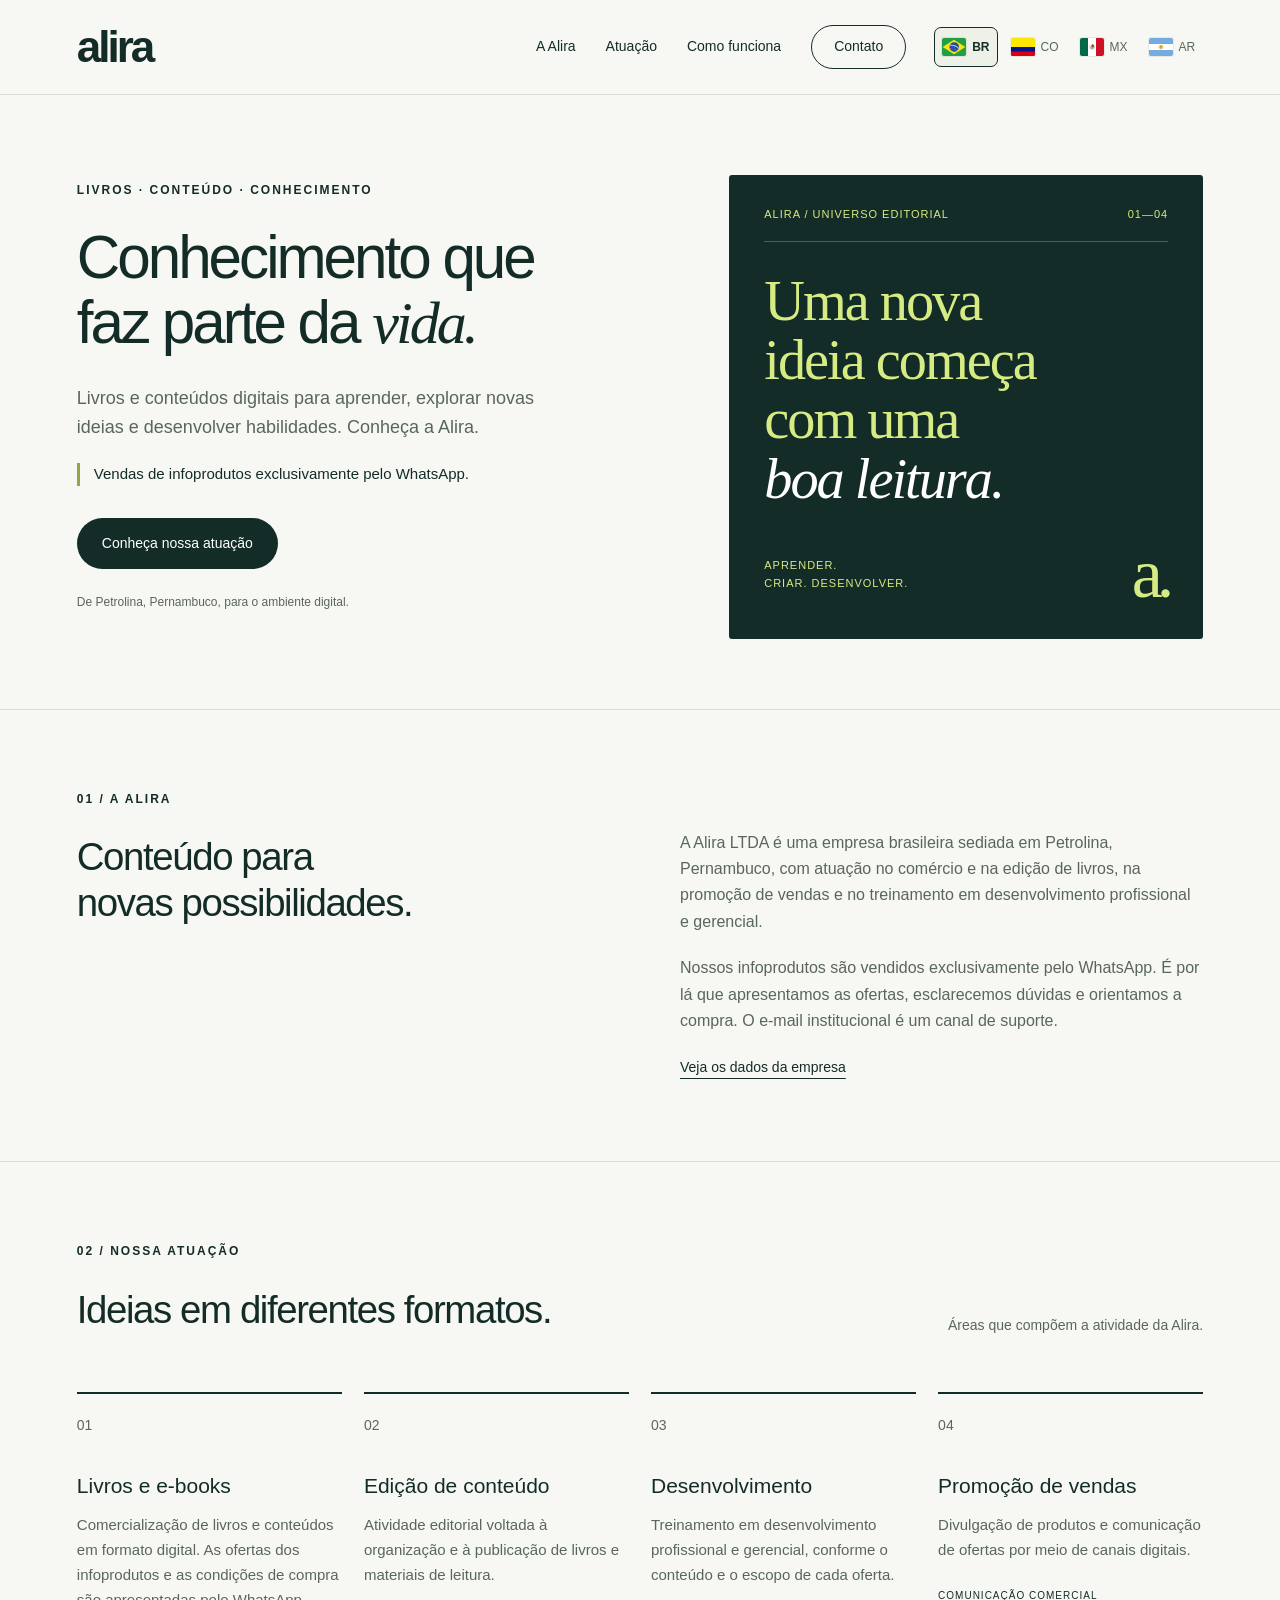
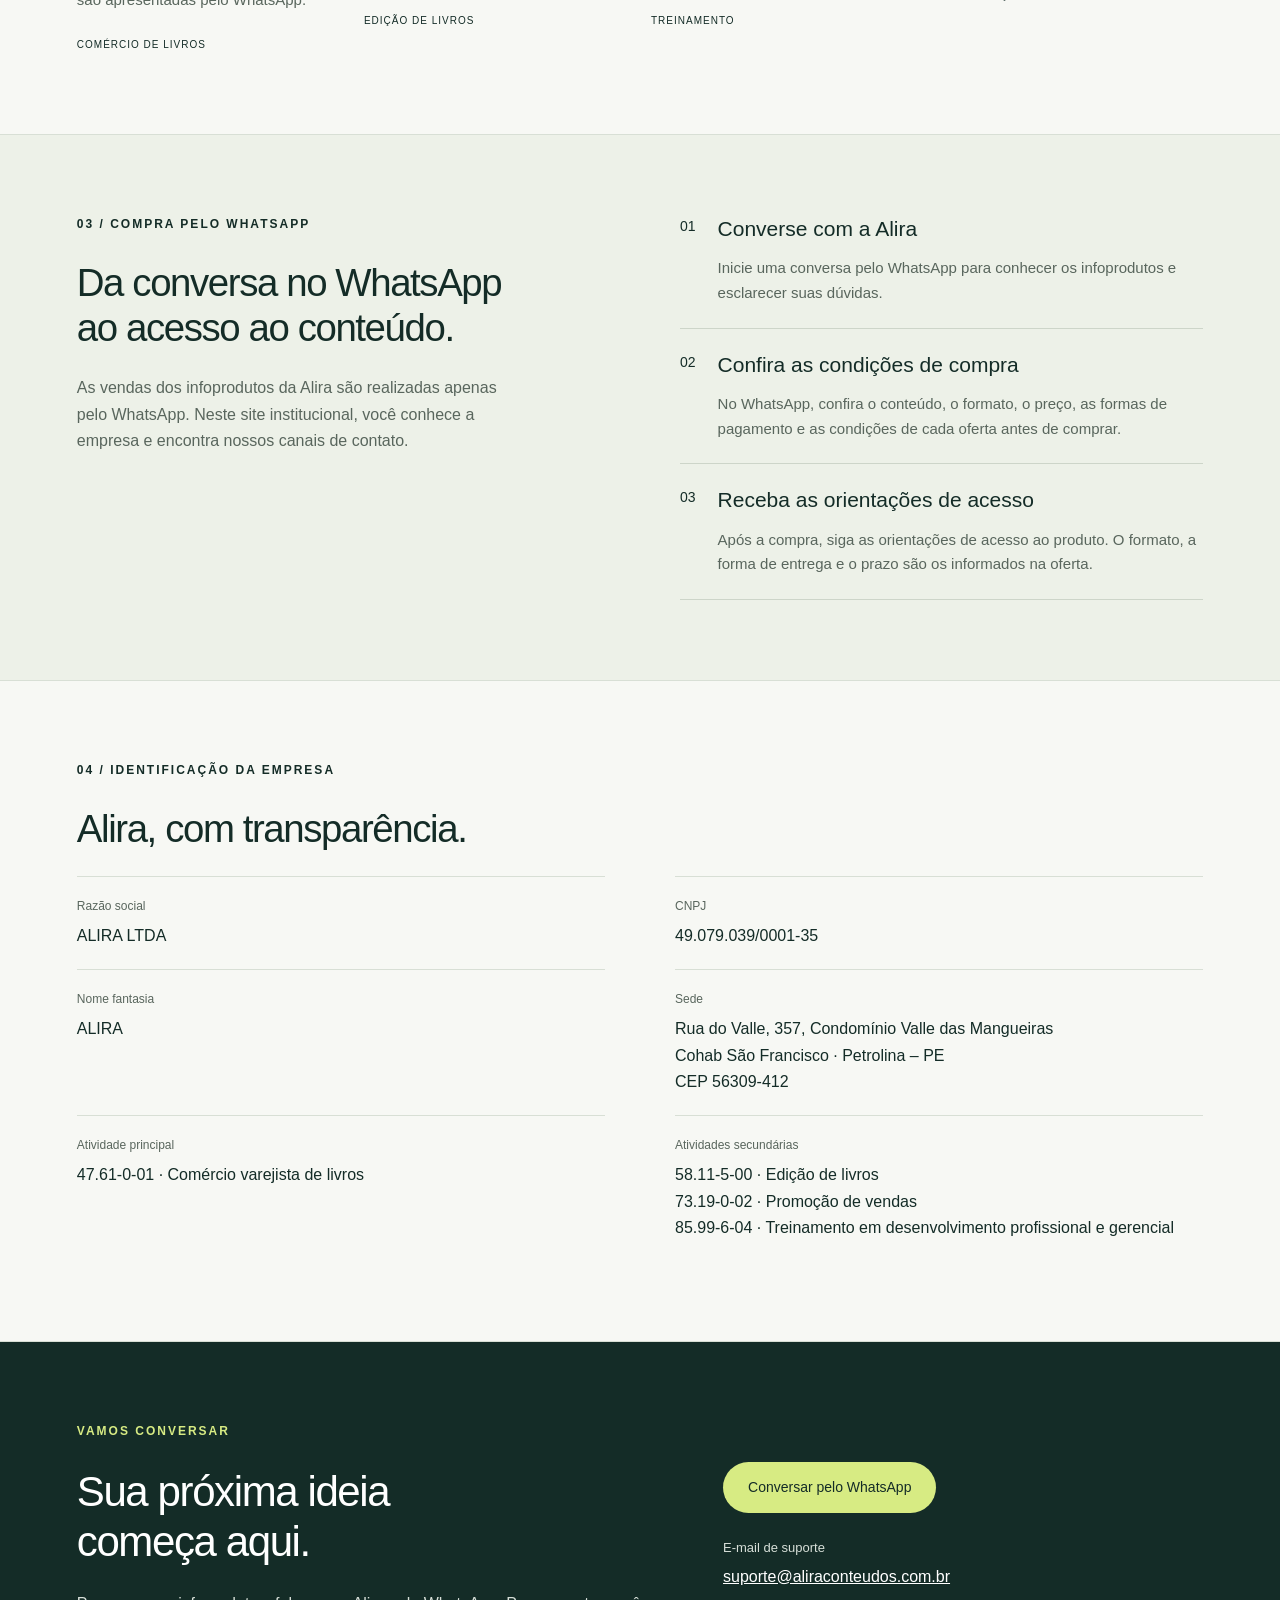
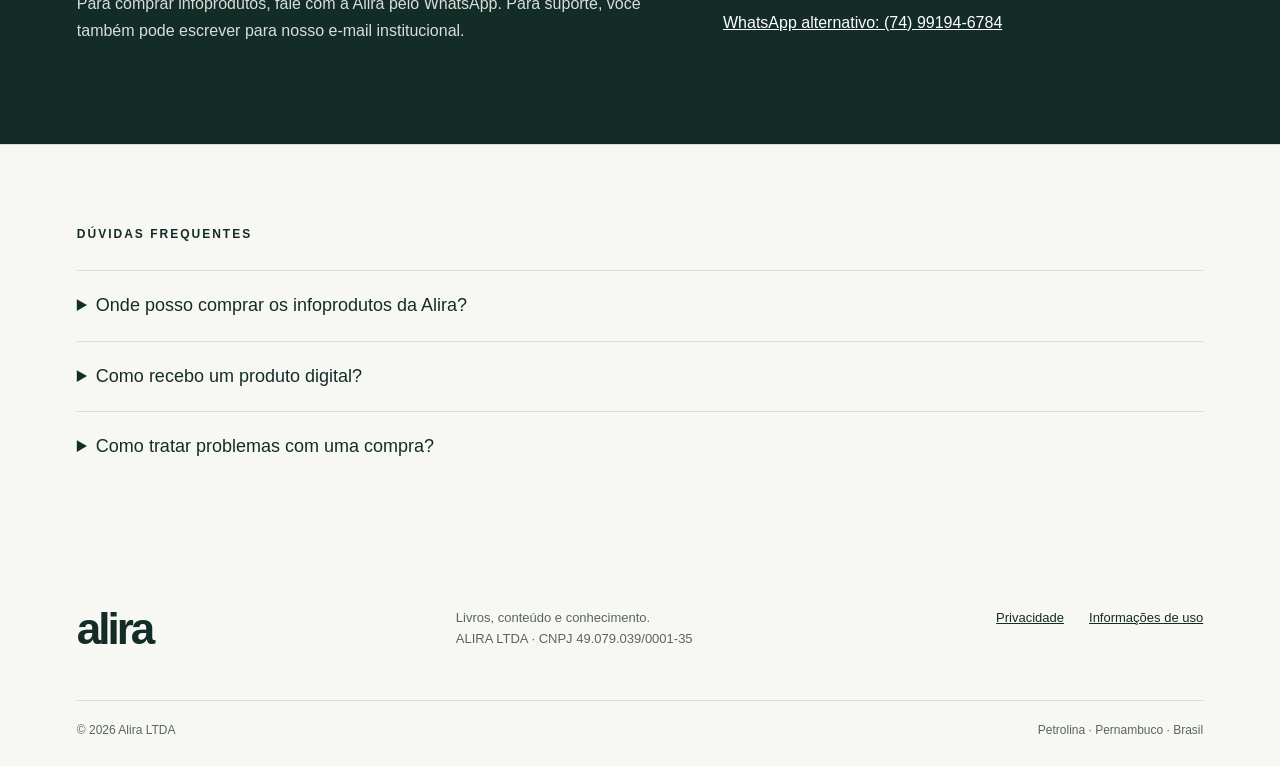
==== commit 9dccf0b7: "Add files via upload" ====
--- a/index.html
+++ b/index.html
@@ -1,2 +1,2 @@
 <!doctype html>
-<html lang="pt-BR"><head><meta charset="utf-8"><meta name="viewport" content="width=device-width,initial-scale=1"><meta name="description" content="Conheça a Alira LTDA: livros, conteúdos digitais, edição e desenvolvimento profissional. Vendas de infoprodutos exclusivamente pelo WhatsApp."><meta name="theme-color" content="#142c27"><title>Alira — Livros, conteúdos digitais e conhecimento</title><link rel="icon" href="favicon.svg"><link rel="stylesheet" href="style.css"><script defer src="config.js"></script><script defer src="translations.js"></script><script defer src="script.js"></script></head><body data-page="home"><a data-i18n="skip" class="skip" href="#conteudo">Ir para o conteúdo</a><header><a href="#" class="brand" aria-label="Alira — início" data-i18n-aria="brand.label">alira</a><div class="header-tools"><nav aria-label="Principal" data-i18n-aria="nav.label"><a data-i18n="nav.about" href="#sobre">A Alira</a><a data-i18n="nav.activities" href="#atuacao">Atuação</a><a data-i18n="nav.how" href="#compras">Como funciona</a><a data-i18n="nav.contact" href="#contato" class="nav-contact">Contato</a></nav><div class="languages" role="group" aria-label="Idioma do site" data-i18n-aria="language.label"><button type="button" class="language-button" data-language="pt-BR" lang="pt-BR" aria-label="Brasil · Português" data-i18n-aria="country.br" aria-pressed="true"><img src="assets/flags/br.svg" width="24" height="18" alt=""><span>BR</span></button><button type="button" class="language-button" data-language="es-CO" lang="es-CO" aria-label="Colômbia · Español" data-i18n-aria="country.co" aria-pressed="false"><img src="assets/flags/co.svg" width="24" height="18" alt=""><span>CO</span></button><button type="button" class="language-button" data-language="es-MX" lang="es-MX" aria-label="México · Español" data-i18n-aria="country.mx" aria-pressed="false"><img src="assets/flags/mx.svg" width="24" height="18" alt=""><span>MX</span></button><button type="button" class="language-button" data-language="es-AR" lang="es-AR" aria-label="Argentina · Español" data-i18n-aria="country.ar" aria-pressed="false"><img src="assets/flags/ar.svg" width="24" height="18" alt=""><span>AR</span></button></div></div></header><main id="conteudo"><section class="hero"><div class="hero-text"><p data-i18n="hero.eyebrow" class="eyebrow">LIVROS · CONTEÚDO · CONHECIMENTO</p><h1 data-i18n="hero.title">Conhecimento que<br>faz parte da <em>vida.</em></h1><p data-i18n="hero.intro" class="intro">Livros e conteúdos digitais para aprender, explorar novas ideias e desenvolver habilidades. Conheça a Alira.</p><p data-i18n="hero.sales" class="sales-note">Vendas de infoprodutos exclusivamente pelo WhatsApp.</p><a data-i18n="hero.cta" class="button" href="#atuacao">Conheça nossa atuação</a><p data-i18n="hero.note" class="hero-note">De Petrolina, Pernambuco, para o ambiente digital.</p></div><div class="editorial" aria-label="Universo editorial da Alira" data-i18n-aria="editorial.label"><div class="editorial-top"><span data-i18n="editorial.top">ALIRA / UNIVERSO EDITORIAL</span><span>01—04</span></div><p data-i18n="editorial.title" class="editorial-title">Uma nova<br>ideia começa<br>com uma<br><i>boa leitura.</i></p><div class="editorial-bottom"><span data-i18n="editorial.bottom">APRENDER.<br>CRIAR. DESENVOLVER.</span><span class="seal">a.</span></div></div></section><section class="about section" id="sobre"><div><p data-i18n="about.eyebrow" class="eyebrow">01 / A ALIRA</p><h2 data-i18n="about.title">Conteúdo para<br>novas possibilidades.</h2></div><div class="body-copy"><p data-i18n="about.p1">A Alira LTDA é uma empresa brasileira sediada em Petrolina, Pernambuco, com atuação no comércio e na edição de livros, na promoção de vendas e no treinamento em desenvolvimento profissional e gerencial.</p><p data-i18n="about.p2">Nossos infoprodutos são vendidos exclusivamente pelo WhatsApp. É por lá que apresentamos as ofertas, esclarecemos dúvidas e orientamos a compra. O e-mail institucional é um canal de suporte.</p><a data-i18n="about.link" class="text-link" href="#empresa">Veja os dados da empresa</a></div></section><section class="section activities" id="atuacao"><p data-i18n="activities.eyebrow" class="eyebrow">02 / NOSSA ATUAÇÃO</p><div class="section-heading"><h2 data-i18n="activities.title">Ideias em diferentes formatos.</h2><p data-i18n="activities.intro">Áreas que compõem a atividade da Alira.</p></div><div class="cards"><article><span class="number">01</span><h3 data-i18n="card1.title">Livros e e-books</h3><p data-i18n="card1.body">Comercialização de livros e conteúdos em formato digital. As ofertas dos infoprodutos e as condições de compra são apresentadas pelo WhatsApp.</p><span data-i18n="card1.tag" class="tag">COMÉRCIO DE LIVROS</span></article><article><span class="number">02</span><h3 data-i18n="card2.title">Edição de conteúdo</h3><p data-i18n="card2.body">Atividade editorial voltada à organização e à publicação de livros e materiais de leitura.</p><span data-i18n="card2.tag" class="tag">EDIÇÃO DE LIVROS</span></article><article><span class="number">03</span><h3 data-i18n="card3.title">Desenvolvimento</h3><p data-i18n="card3.body">Treinamento em desenvolvimento profissional e gerencial, conforme o conteúdo e o escopo de cada oferta.</p><span data-i18n="card3.tag" class="tag">TREINAMENTO</span></article><article><span class="number">04</span><h3 data-i18n="card4.title">Promoção de vendas</h3><p data-i18n="card4.body">Divulgação de produtos e comunicação de ofertas por meio de canais digitais.</p><span data-i18n="card4.tag" class="tag">COMUNICAÇÃO COMERCIAL</span></article></div></section><section class="section process" id="compras"><div><p data-i18n="how.eyebrow" class="eyebrow">03 / COMPRA PELO WHATSAPP</p><h2 data-i18n="how.title">Da conversa no WhatsApp<br>ao acesso ao conteúdo.</h2><p data-i18n="how.intro">As vendas dos infoprodutos da Alira são realizadas apenas pelo WhatsApp. Neste site institucional, você conhece a empresa e encontra nossos canais de contato.</p></div><ol><li><span>01</span><div><h3 data-i18n="how1.title">Converse com a Alira</h3><p data-i18n="how1.body">Inicie uma conversa pelo WhatsApp para conhecer os infoprodutos e esclarecer suas dúvidas.</p></div></li><li><span>02</span><div><h3 data-i18n="how2.title">Confira as condições de compra</h3><p data-i18n="how2.body">No WhatsApp, confira o conteúdo, o formato, o preço, as formas de pagamento e as condições de cada oferta antes de comprar.</p></div></li><li><span>03</span><div><h3 data-i18n="how3.title">Receba as orientações de acesso</h3><p data-i18n="how3.body">Após a compra, siga as orientações de acesso ao produto. O formato, a forma de entrega e o prazo são os informados na oferta.</p></div></li></ol></section><section class="section company" id="empresa"><p data-i18n="company.eyebrow" class="eyebrow">04 / IDENTIFICAÇÃO DA EMPRESA</p><h2 data-i18n="company.title">Alira, com transparência.</h2><dl><div><dt data-i18n="company.name">Razão social</dt><dd>ALIRA LTDA</dd></div><div><dt data-i18n="company.cnpj">CNPJ</dt><dd>49.079.039/0001-35</dd></div><div><dt data-i18n="company.brand">Nome fantasia</dt><dd>ALIRA</dd></div><div><dt data-i18n="company.address">Sede</dt><dd>Rua do Valle, 357, Condomínio Valle das Mangueiras<br>Cohab São Francisco · Petrolina – PE<br>CEP 56309-412</dd></div><div><dt data-i18n="company.main">Atividade principal</dt><dd data-i18n="company.mainValue">47.61-0-01 · Comércio varejista de livros</dd></div><div><dt data-i18n="company.secondary">Atividades secundárias</dt><dd data-i18n="company.secondaryValue">58.11-5-00 · Edição de livros<br>73.19-0-02 · Promoção de vendas<br>85.99-6-04 · Treinamento em desenvolvimento profissional e gerencial</dd></div></dl></section><section class="contact section" id="contato"><div><p data-i18n="contact.eyebrow" class="eyebrow">VAMOS CONVERSAR</p><h2 data-i18n="contact.title">Sua próxima ideia<br>começa aqui.</h2><p data-i18n="contact.body">Para comprar infoprodutos, fale com a Alira pelo WhatsApp. Para suporte, você também pode escrever para nosso e-mail institucional.</p></div><div id="contact-content"><a data-i18n="contact.whatsapp" class="button" data-contact="whatsapp" href="https://wa.me/5587996509687" target="_blank" rel="noopener noreferrer">Conversar pelo WhatsApp</a><p class="email-caption" data-i18n="contact.emailLabel">E-mail de suporte</p><a class="contact-email" data-contact="email" href="mailto:suporte@aliraconteudos.com.br">suporte@aliraconteudos.com.br</a><a data-i18n="contact.alternate" class="contact-email" data-contact="alternate" href="https://wa.me/5574991946784" target="_blank" rel="noopener noreferrer">WhatsApp alternativo: (74) 99194-6784</a></div></section><section class="section questions"><p data-i18n="faq.eyebrow" class="eyebrow">DÚVIDAS FREQUENTES</p><details><summary data-i18n="faq1.title">Onde posso comprar os infoprodutos da Alira?</summary><p data-i18n="faq1.body">As vendas dos infoprodutos são realizadas exclusivamente pelo WhatsApp. Este site é institucional e não possui checkout. O e-mail é destinado ao suporte.</p></details><details><summary data-i18n="faq2.title">Como recebo um produto digital?</summary><p data-i18n="faq2.body">Confira no WhatsApp o formato do produto, a forma de entrega e o prazo de acesso informados na oferta. Para dúvidas sobre uma compra, utilize nossos canais de suporte.</p></details><details><summary data-i18n="faq3.title">Como tratar problemas com uma compra?</summary><p data-i18n="faq3.body">Entre em contato pelo WhatsApp ou pelo e-mail de suporte e informe o produto e a data da compra. Não envie senhas, códigos de autenticação ou dados completos de cartão.</p></details></section></main><footer><div class="footer-main"><a class="brand" href="#">alira</a><p><span data-i18n="footer.tagline">Livros, conteúdo e conhecimento.</span><br>ALIRA LTDA · CNPJ 49.079.039/0001-35</p><div><a data-i18n="privacy.link" href="privacidade.html">Privacidade</a><a data-i18n="terms.link" href="termos.html">Informações de uso</a></div></div><div class="footer-bottom"><span>© 2026 Alira LTDA</span><span data-i18n="footer.location">Petrolina · Pernambuco · Brasil</span></div></footer></body></html>
+<html lang="pt-BR"><head><meta charset="utf-8"><meta name="viewport" content="width=device-width,initial-scale=1"><meta name="description" content="Conheça a Alira LTDA: livros, conteúdos digitais, edição e desenvolvimento profissional. Vendas de infoprodutos exclusivamente pelo WhatsApp."><meta name="theme-color" content="#142c27"><title>Alira — Livros, conteúdos digitais e conhecimento</title><link rel="icon" href="favicon.svg"><link rel="stylesheet" href="style.css"><script defer src="config.js"></script><script defer src="translations.js"></script><script defer src="script.js"></script></head><body data-page="home"><a data-i18n="skip" class="skip" href="#conteudo">Ir para o conteúdo</a><header><a href="#" class="brand" aria-label="Alira — início" data-i18n-aria="brand.label">alira</a><div class="header-tools"><nav aria-label="Principal" data-i18n-aria="nav.label"><a data-i18n="nav.about" href="#sobre">A Alira</a><a data-i18n="nav.activities" href="#atuacao">Atuação</a><a data-i18n="nav.how" href="#compras">Como funciona</a><a data-i18n="nav.contact" href="#contato" class="nav-contact">Contato</a></nav><div class="languages" role="group" aria-label="Idioma do site" data-i18n-aria="language.label"><button type="button" class="language-button" data-language="pt-BR" lang="pt-BR" aria-label="Brasil · Português" data-i18n-aria="country.br" aria-pressed="true"><img src="[data-uri]" width="24" height="18" alt=""><span>BR</span></button><button type="button" class="language-button" data-language="es-CO" lang="es-CO" aria-label="Colômbia · Español" data-i18n-aria="country.co" aria-pressed="false"><img src="[data-uri]" width="24" height="18" alt=""><span>CO</span></button><button type="button" class="language-button" data-language="es-MX" lang="es-MX" aria-label="México · Español" data-i18n-aria="country.mx" aria-pressed="false"><img src="[data-uri]" width="24" height="18" alt=""><span>MX</span></button><button type="button" class="language-button" data-language="es-AR" lang="es-AR" aria-label="Argentina · Español" data-i18n-aria="country.ar" aria-pressed="false"><img src="[data-uri]" width="24" height="18" alt=""><span>AR</span></button></div></div></header><main id="conteudo"><section class="hero"><div class="hero-text"><p data-i18n="hero.eyebrow" class="eyebrow">LIVROS · CONTEÚDO · CONHECIMENTO</p><h1 data-i18n="hero.title">Conhecimento que<br>faz parte da <em>vida.</em></h1><p data-i18n="hero.intro" class="intro">Livros e conteúdos digitais para aprender, explorar novas ideias e desenvolver habilidades. Conheça a Alira.</p><p data-i18n="hero.sales" class="sales-note">Vendas de infoprodutos exclusivamente pelo WhatsApp.</p><a data-i18n="hero.cta" class="button" href="#atuacao">Conheça nossa atuação</a><p data-i18n="hero.note" class="hero-note">De Petrolina, Pernambuco, para o ambiente digital.</p></div><div class="editorial" aria-label="Universo editorial da Alira" data-i18n-aria="editorial.label"><div class="editorial-top"><span data-i18n="editorial.top">ALIRA / UNIVERSO EDITORIAL</span><span>01—04</span></div><p data-i18n="editorial.title" class="editorial-title">Uma nova<br>ideia começa<br>com uma<br><i>boa leitura.</i></p><div class="editorial-bottom"><span data-i18n="editorial.bottom">APRENDER.<br>CRIAR. DESENVOLVER.</span><span class="seal">a.</span></div></div></section><section class="about section" id="sobre"><div><p data-i18n="about.eyebrow" class="eyebrow">01 / A ALIRA</p><h2 data-i18n="about.title">Conteúdo para<br>novas possibilidades.</h2></div><div class="body-copy"><p data-i18n="about.p1">A Alira LTDA é uma empresa brasileira sediada em Petrolina, Pernambuco, com atuação no comércio e na edição de livros, na promoção de vendas e no treinamento em desenvolvimento profissional e gerencial.</p><p data-i18n="about.p2">Nossos infoprodutos são vendidos exclusivamente pelo WhatsApp. É por lá que apresentamos as ofertas, esclarecemos dúvidas e orientamos a compra. O e-mail institucional é um canal de suporte.</p><a data-i18n="about.link" class="text-link" href="#empresa">Veja os dados da empresa</a></div></section><section class="section activities" id="atuacao"><p data-i18n="activities.eyebrow" class="eyebrow">02 / NOSSA ATUAÇÃO</p><div class="section-heading"><h2 data-i18n="activities.title">Ideias em diferentes formatos.</h2><p data-i18n="activities.intro">Áreas que compõem a atividade da Alira.</p></div><div class="cards"><article><span class="number">01</span><h3 data-i18n="card1.title">Livros e e-books</h3><p data-i18n="card1.body">Comercialização de livros e conteúdos em formato digital. As ofertas dos infoprodutos e as condições de compra são apresentadas pelo WhatsApp.</p><span data-i18n="card1.tag" class="tag">COMÉRCIO DE LIVROS</span></article><article><span class="number">02</span><h3 data-i18n="card2.title">Edição de conteúdo</h3><p data-i18n="card2.body">Atividade editorial voltada à organização e à publicação de livros e materiais de leitura.</p><span data-i18n="card2.tag" class="tag">EDIÇÃO DE LIVROS</span></article><article><span class="number">03</span><h3 data-i18n="card3.title">Desenvolvimento</h3><p data-i18n="card3.body">Treinamento em desenvolvimento profissional e gerencial, conforme o conteúdo e o escopo de cada oferta.</p><span data-i18n="card3.tag" class="tag">TREINAMENTO</span></article><article><span class="number">04</span><h3 data-i18n="card4.title">Promoção de vendas</h3><p data-i18n="card4.body">Divulgação de produtos e comunicação de ofertas por meio de canais digitais.</p><span data-i18n="card4.tag" class="tag">COMUNICAÇÃO COMERCIAL</span></article></div></section><section class="section process" id="compras"><div><p data-i18n="how.eyebrow" class="eyebrow">03 / COMPRA PELO WHATSAPP</p><h2 data-i18n="how.title">Da conversa no WhatsApp<br>ao acesso ao conteúdo.</h2><p data-i18n="how.intro">As vendas dos infoprodutos da Alira são realizadas apenas pelo WhatsApp. Neste site institucional, você conhece a empresa e encontra nossos canais de contato.</p></div><ol><li><span>01</span><div><h3 data-i18n="how1.title">Converse com a Alira</h3><p data-i18n="how1.body">Inicie uma conversa pelo WhatsApp para conhecer os infoprodutos e esclarecer suas dúvidas.</p></div></li><li><span>02</span><div><h3 data-i18n="how2.title">Confira as condições de compra</h3><p data-i18n="how2.body">No WhatsApp, confira o conteúdo, o formato, o preço, as formas de pagamento e as condições de cada oferta antes de comprar.</p></div></li><li><span>03</span><div><h3 data-i18n="how3.title">Receba as orientações de acesso</h3><p data-i18n="how3.body">Após a compra, siga as orientações de acesso ao produto. O formato, a forma de entrega e o prazo são os informados na oferta.</p></div></li></ol></section><section class="section company" id="empresa"><p data-i18n="company.eyebrow" class="eyebrow">04 / IDENTIFICAÇÃO DA EMPRESA</p><h2 data-i18n="company.title">Alira, com transparência.</h2><dl><div><dt data-i18n="company.name">Razão social</dt><dd>ALIRA LTDA</dd></div><div><dt data-i18n="company.cnpj">CNPJ</dt><dd>49.079.039/0001-35</dd></div><div><dt data-i18n="company.brand">Nome fantasia</dt><dd>ALIRA</dd></div><div><dt data-i18n="company.address">Sede</dt><dd>Rua do Valle, 357, Condomínio Valle das Mangueiras<br>Cohab São Francisco · Petrolina – PE<br>CEP 56309-412</dd></div><div><dt data-i18n="company.main">Atividade principal</dt><dd data-i18n="company.mainValue">47.61-0-01 · Comércio varejista de livros</dd></div><div><dt data-i18n="company.secondary">Atividades secundárias</dt><dd data-i18n="company.secondaryValue">58.11-5-00 · Edição de livros<br>73.19-0-02 · Promoção de vendas<br>85.99-6-04 · Treinamento em desenvolvimento profissional e gerencial</dd></div></dl></section><section class="contact section" id="contato"><div><p data-i18n="contact.eyebrow" class="eyebrow">VAMOS CONVERSAR</p><h2 data-i18n="contact.title">Sua próxima ideia<br>começa aqui.</h2><p data-i18n="contact.body">Para comprar infoprodutos, fale com a Alira pelo WhatsApp. Para suporte, você também pode escrever para nosso e-mail institucional.</p></div><div id="contact-content"><a data-i18n="contact.whatsapp" class="button" data-contact="whatsapp" href="https://wa.me/5587996509687" target="_blank" rel="noopener noreferrer">Conversar pelo WhatsApp</a><p class="email-caption" data-i18n="contact.emailLabel">E-mail de suporte</p><a class="contact-email" data-contact="email" href="mailto:suporte@aliraconteudos.com.br">suporte@aliraconteudos.com.br</a><a data-i18n="contact.alternate" class="contact-email" data-contact="alternate" href="https://wa.me/5574991946784" target="_blank" rel="noopener noreferrer">WhatsApp alternativo: (74) 99194-6784</a></div></section><section class="section questions"><p data-i18n="faq.eyebrow" class="eyebrow">DÚVIDAS FREQUENTES</p><details><summary data-i18n="faq1.title">Onde posso comprar os infoprodutos da Alira?</summary><p data-i18n="faq1.body">As vendas dos infoprodutos são realizadas exclusivamente pelo WhatsApp. Este site é institucional e não possui checkout. O e-mail é destinado ao suporte.</p></details><details><summary data-i18n="faq2.title">Como recebo um produto digital?</summary><p data-i18n="faq2.body">Confira no WhatsApp o formato do produto, a forma de entrega e o prazo de acesso informados na oferta. Para dúvidas sobre uma compra, utilize nossos canais de suporte.</p></details><details><summary data-i18n="faq3.title">Como tratar problemas com uma compra?</summary><p data-i18n="faq3.body">Entre em contato pelo WhatsApp ou pelo e-mail de suporte e informe o produto e a data da compra. Não envie senhas, códigos de autenticação ou dados completos de cartão.</p></details></section></main><footer><div class="footer-main"><a class="brand" href="#">alira</a><p><span data-i18n="footer.tagline">Livros, conteúdo e conhecimento.</span><br>ALIRA LTDA · CNPJ 49.079.039/0001-35</p><div><a data-i18n="privacy.link" href="privacidade.html">Privacidade</a><a data-i18n="terms.link" href="termos.html">Informações de uso</a></div></div><div class="footer-bottom"><span>© 2026 Alira LTDA</span><span data-i18n="footer.location">Petrolina · Pernambuco · Brasil</span></div></footer></body></html>
